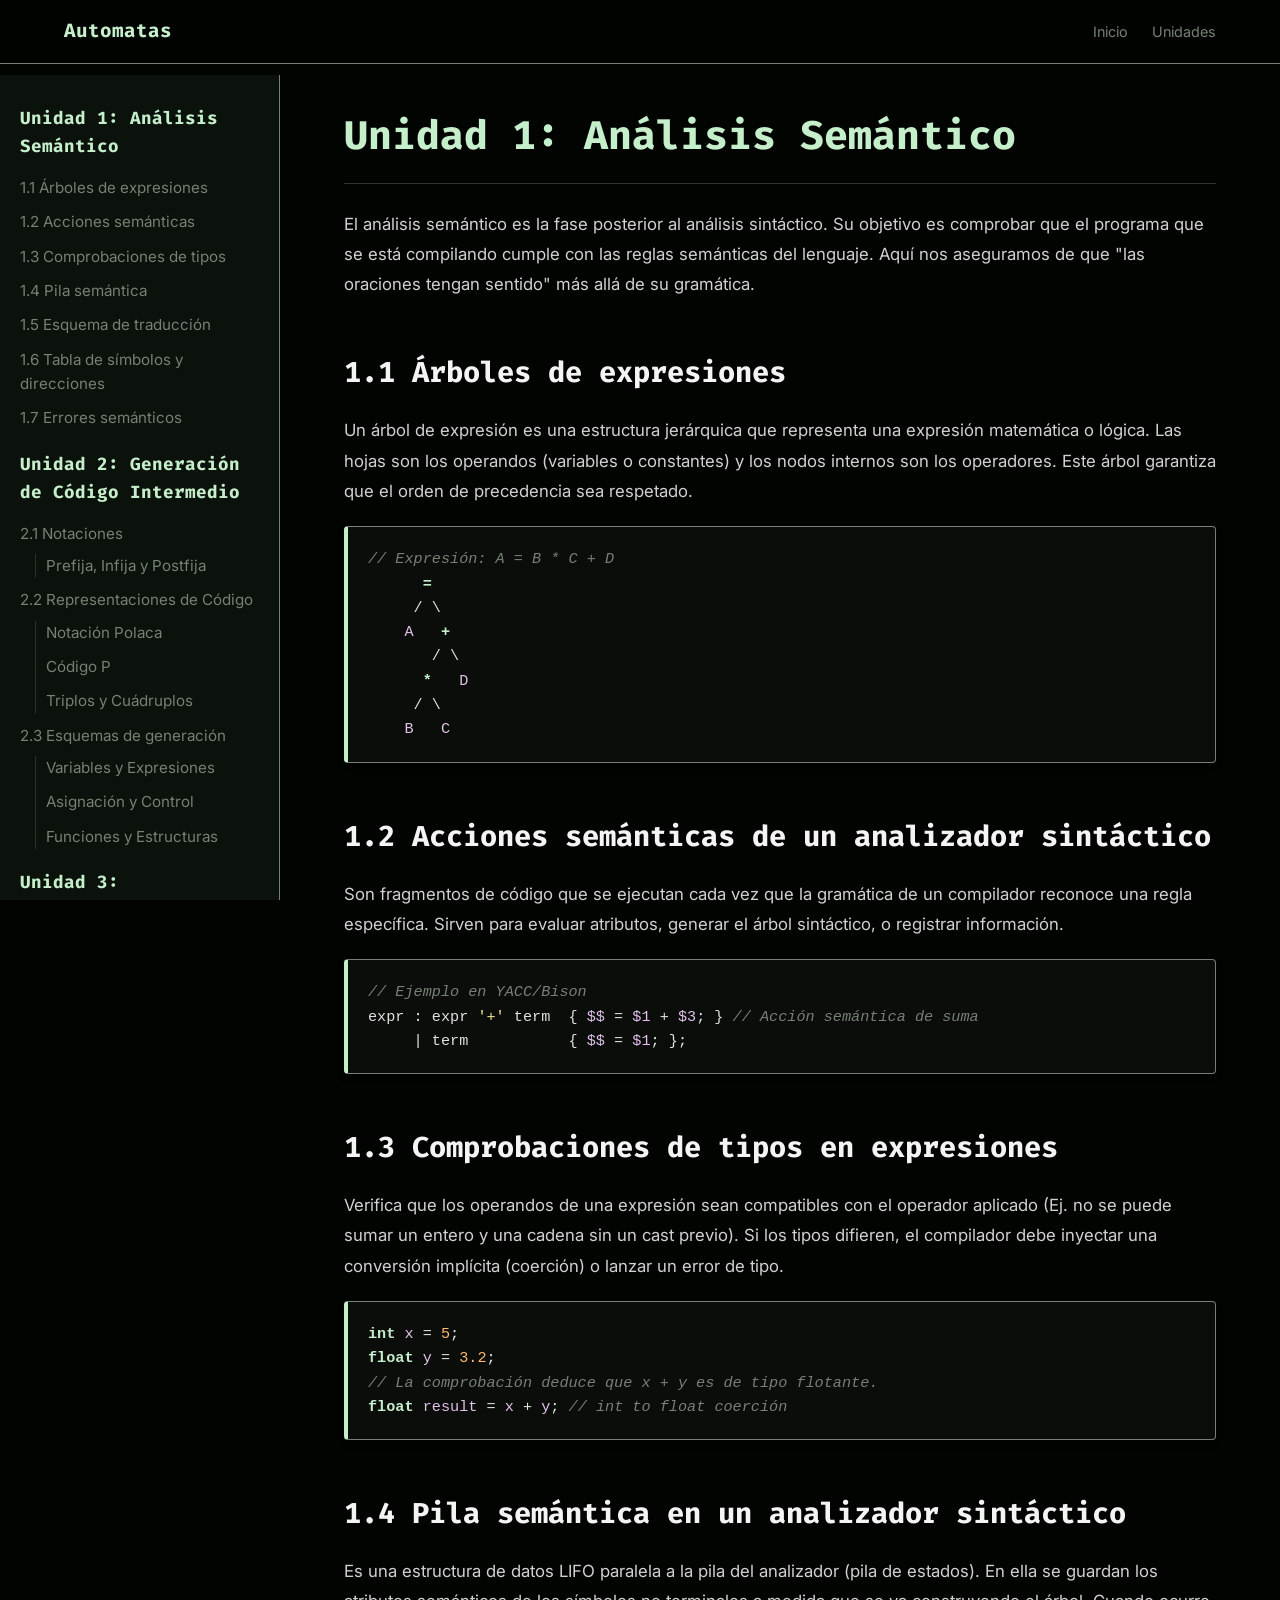
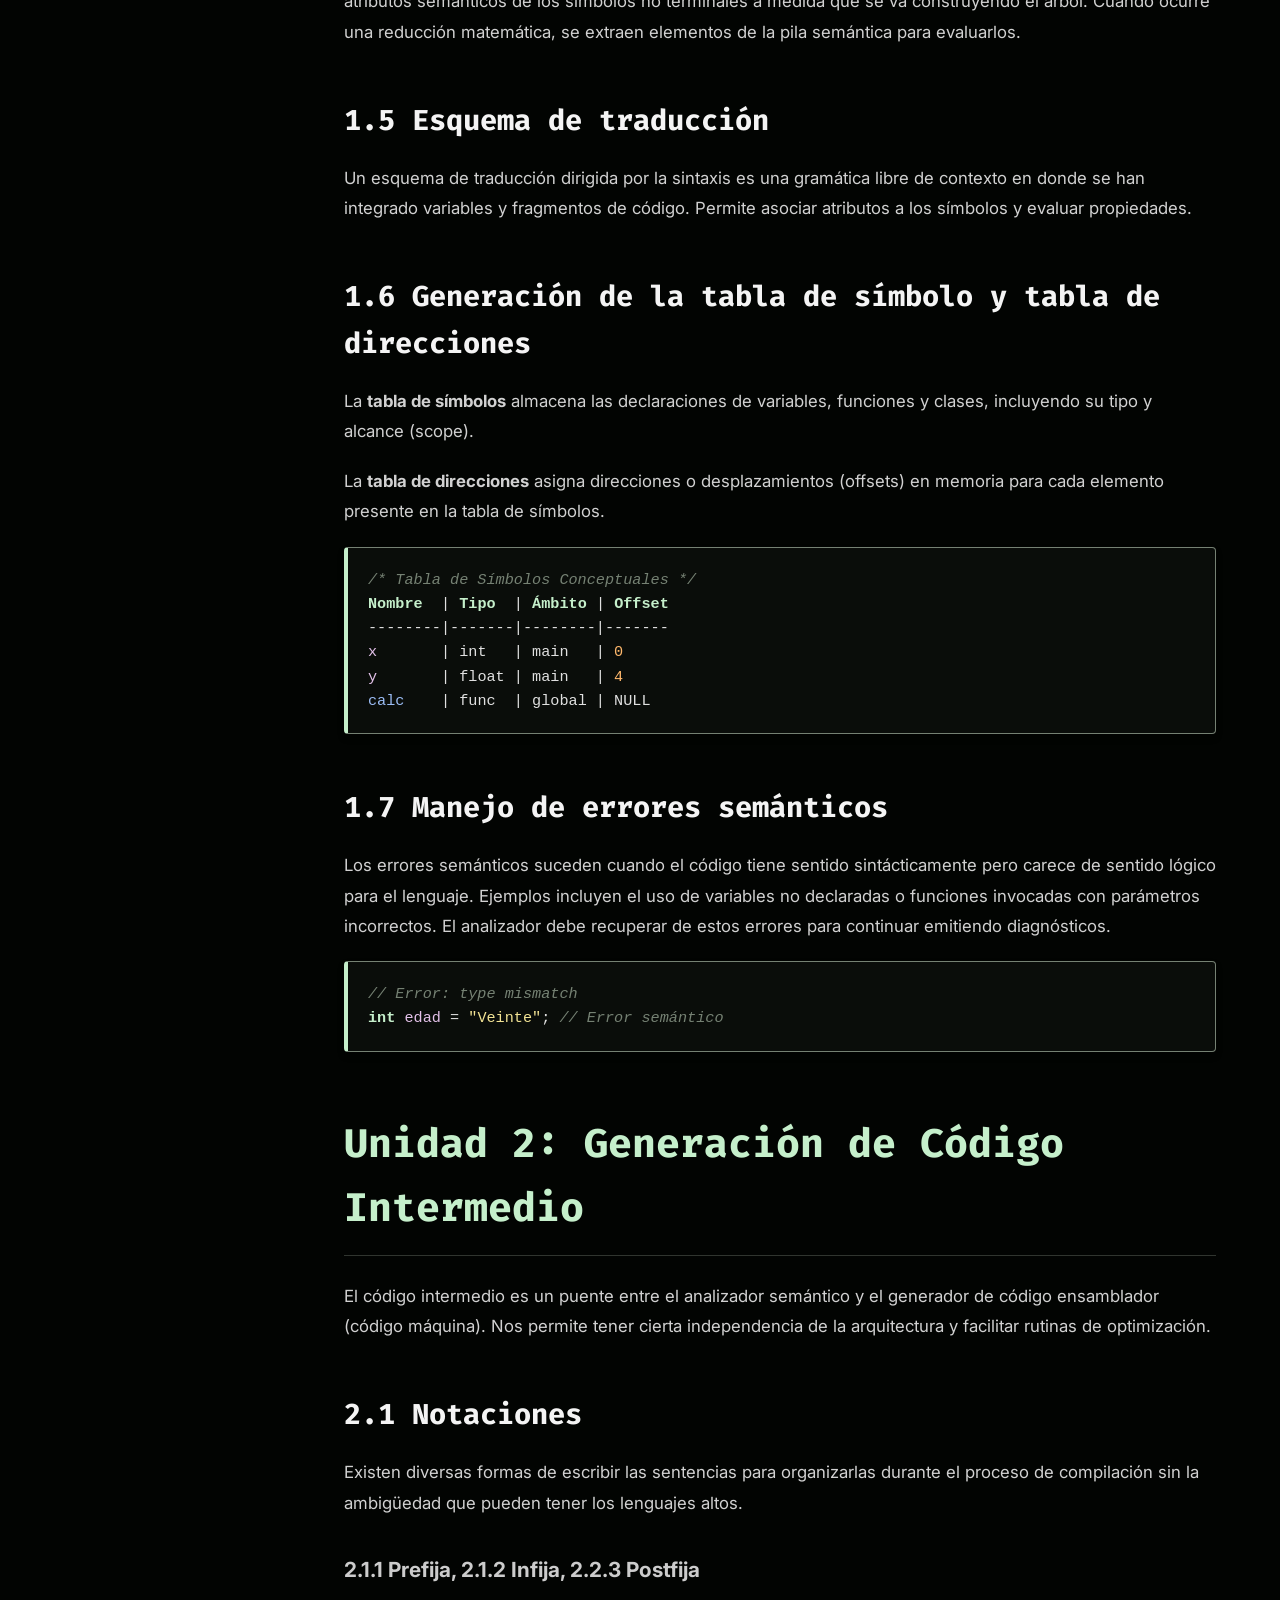
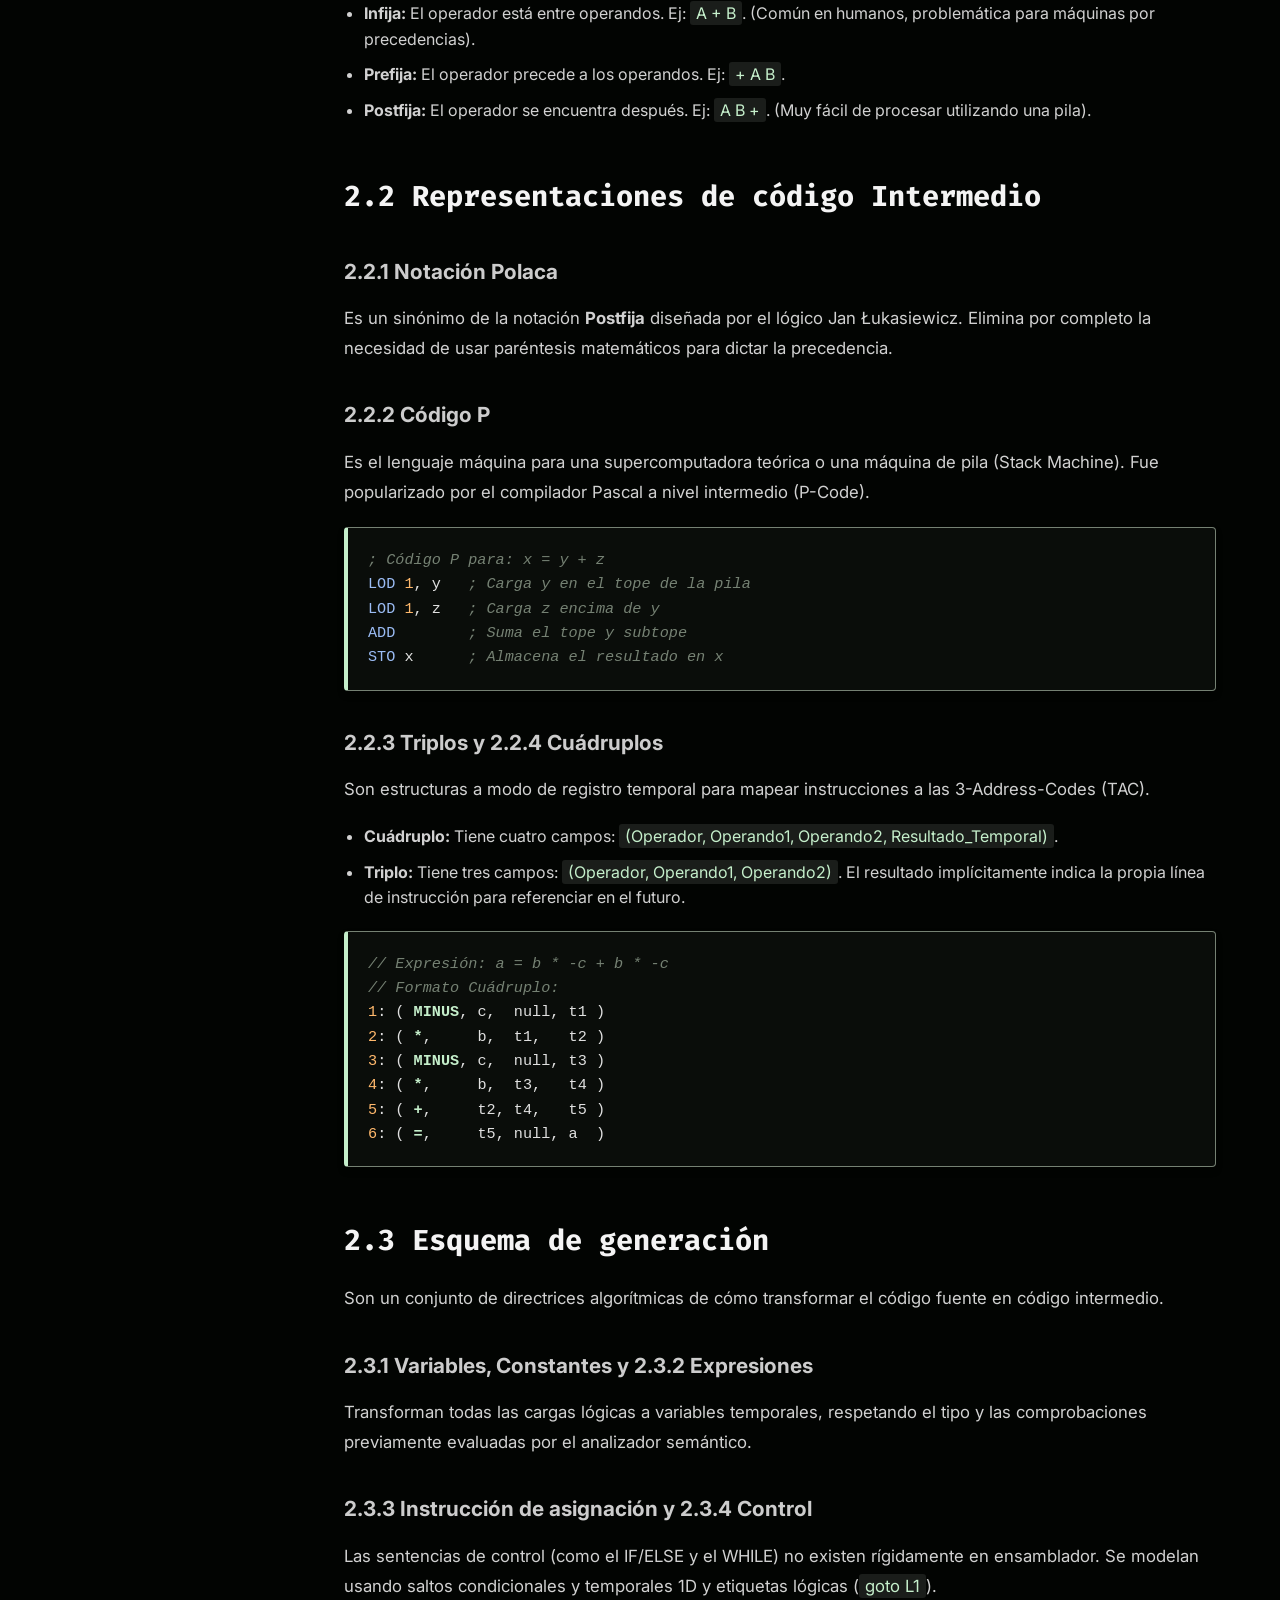
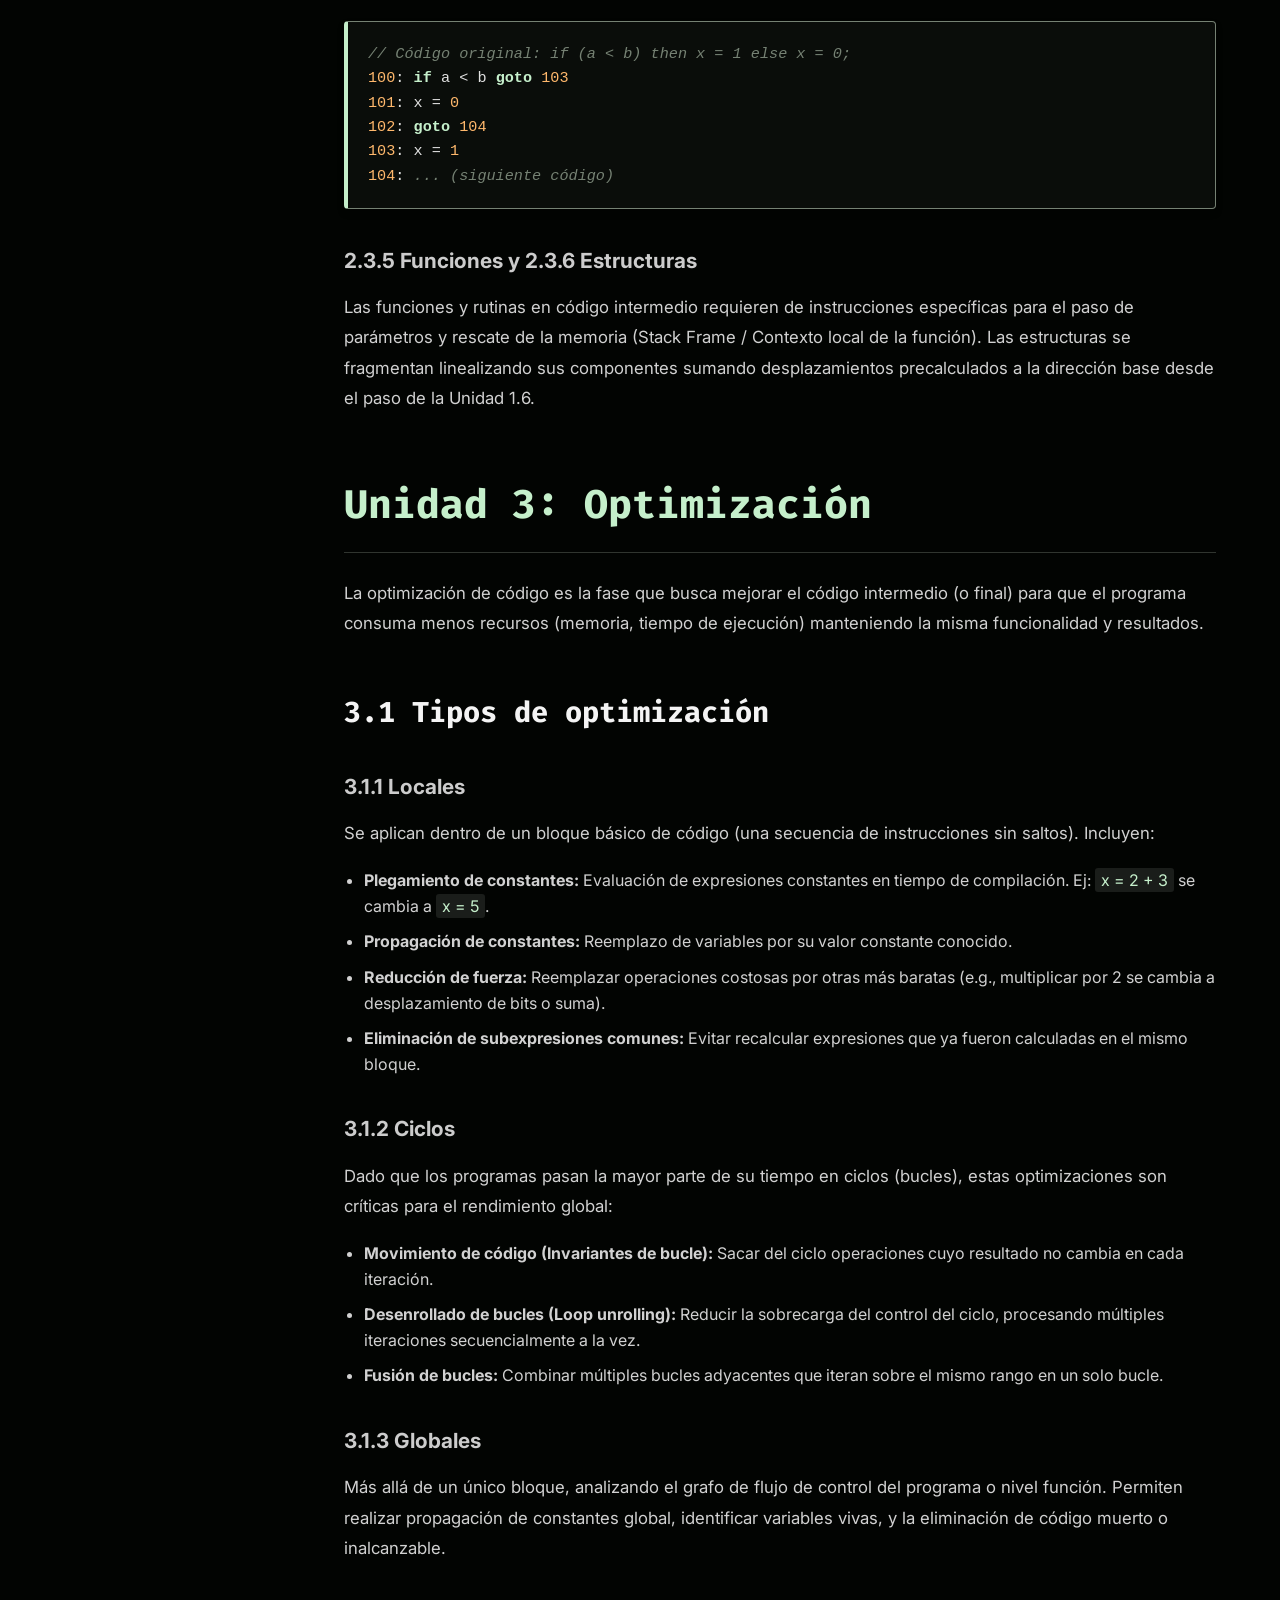
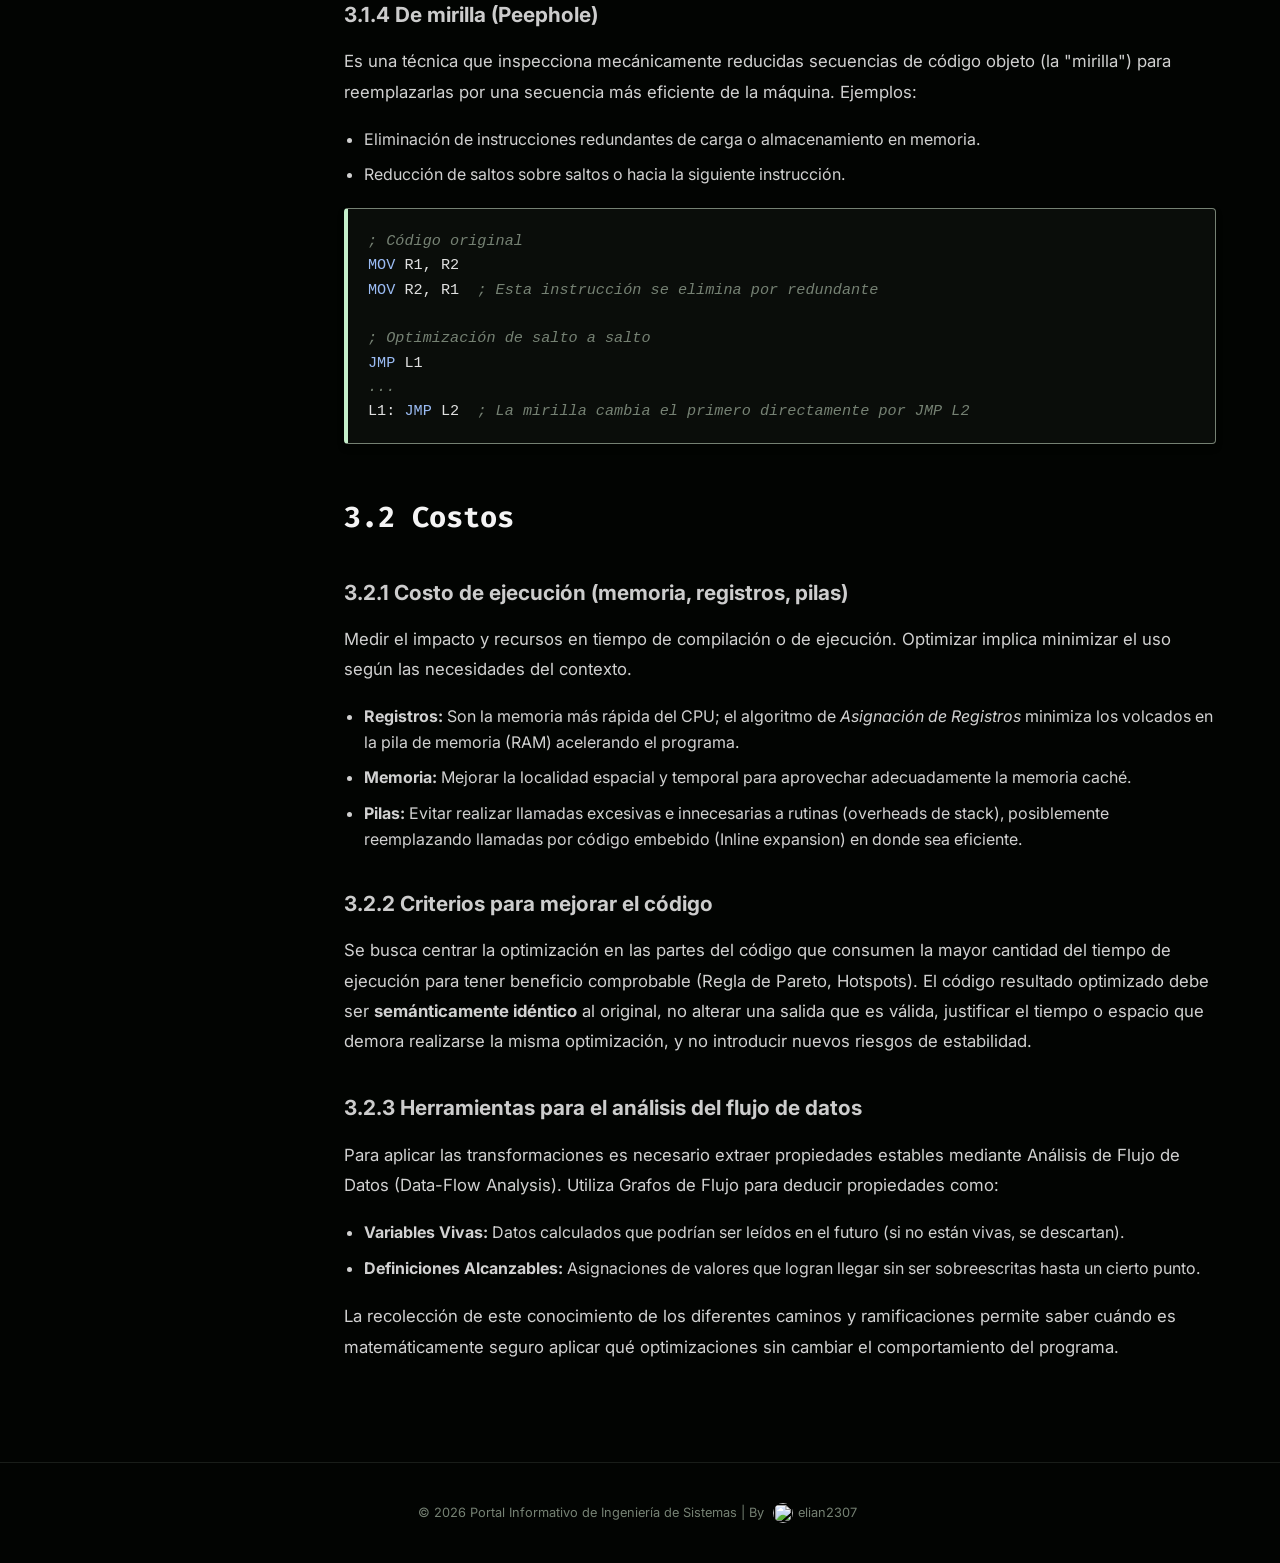
==== unidades.html @ 6c9c566c "primer comit" ====
<!DOCTYPE html>
<html lang="es">

<head>
    <meta charset="UTF-8">
    <meta name="viewport" content="width=device-width, initial-scale=1.0">
    <title>Unidades | Lenguajes y Autómatas</title>
    <link href="https://fonts.googleapis.com/css2?family=Fira+Code:wght@400;600&family=Inter:wght@300;700&display=swap"
        rel="stylesheet">
    <link rel="stylesheet" href="css/styles.css">
</head>

<body>

    <header>
        <div class="logo">Automatas</div>
        <nav>
            <a href="index.html">Inicio</a>
            <a href="unidades.html">Unidades</a>
        </nav>
    </header>

    <div class="docs-layout">
        <aside class="sidebar">
            <h3>Unidad 1: Análisis Semántico</h3>
            <ul>
                <li><a href="#u1-1">1.1 Árboles de expresiones</a></li>
                <li><a href="#u1-2">1.2 Acciones semánticas</a></li>
                <li><a href="#u1-3">1.3 Comprobaciones de tipos</a></li>
                <li><a href="#u1-4">1.4 Pila semántica</a></li>
                <li><a href="#u1-5">1.5 Esquema de traducción</a></li>
                <li><a href="#u1-6">1.6 Tabla de símbolos y direcciones</a></li>
                <li><a href="#u1-7">1.7 Errores semánticos</a></li>
            </ul>
            <h3>Unidad 2: Generación de Código Intermedio</h3>
            <ul>
                <li><a href="#u2-1">2.1 Notaciones</a>
                    <ul class="sub-menu">
                        <li><a href="#u2-1-1">Prefija, Infija y Postfija</a></li>
                    </ul>
                </li>
                <li><a href="#u2-2">2.2 Representaciones de Código</a>
                    <ul class="sub-menu">
                        <li><a href="#u2-2-1">Notación Polaca</a></li>
                        <li><a href="#u2-2-2">Código P</a></li>
                        <li><a href="#u2-2-3">Triplos y Cuádruplos</a></li>
                    </ul>
                </li>
                <li><a href="#u2-3">2.3 Esquemas de generación</a>
                    <ul class="sub-menu">
                        <li><a href="#u2-3-1">Variables y Expresiones</a></li>
                        <li><a href="#u2-3-2">Asignación y Control</a></li>
                        <li><a href="#u2-3-3">Funciones y Estructuras</a></li>
                    </ul>
                </li>
            </ul>
            <h3>Unidad 3: Optimización</h3>
            <ul>
                <li><a href="#u3-1">3.1 Tipos de optimización</a>
                    <ul class="sub-menu">
                        <li><a href="#u3-1-1">Locales</a></li>
                        <li><a href="#u3-1-2">Ciclos</a></li>
                        <li><a href="#u3-1-3">Globales</a></li>
                        <li><a href="#u3-1-4">De mirilla</a></li>
                    </ul>
                </li>
                <li><a href="#u3-2">3.2 Costos</a>
                    <ul class="sub-menu">
                        <li><a href="#u3-2-1">Costo de ejecución</a></li>
                        <li><a href="#u3-2-2">Criterios para mejorar el código</a></li>
                        <li><a href="#u3-2-3">Herramientas para el análisis</a></li>
                    </ul>
                </li>
            </ul>
        </aside>

        <main class="docs-content">
            <!-- Unidad 1 -->
            <section class="content-section" id="unidad-1">
                <h1>Unidad 1: Análisis Semántico</h1>
                <p>El análisis semántico es la fase posterior al análisis sintáctico. Su objetivo es comprobar que el
                    programa que se está compilando cumple con las reglas semánticas del lenguaje. Aquí nos aseguramos
                    de que "las oraciones tengan sentido" más allá de su gramática.</p>

                <h2 id="u1-1">1.1 Árboles de expresiones</h2>
                <p>Un árbol de expresión es una estructura jerárquica que representa una expresión matemática o lógica.
                    Las hojas son los operandos (variables o constantes) y los nodos internos son los operadores. Este
                    árbol garantiza que el orden de precedencia sea respetado.</p>
                <div class="code-block">
                    <pre><span class="comment">// Expresión: A = B * C + D</span>
      <span class="keyword">=</span>
     / \
    <span class="variable">A</span>   <span class="keyword">+</span>
       / \
      <span class="keyword">*</span>   <span class="variable">D</span>
     / \
    <span class="variable">B</span>   <span class="variable">C</span></pre>
                </div>

                <h2 id="u1-2">1.2 Acciones semánticas de un analizador sintáctico</h2>
                <p>Son fragmentos de código que se ejecutan cada vez que la gramática de un compilador reconoce una
                    regla específica. Sirven para evaluar atributos, generar el árbol sintáctico, o registrar
                    información.</p>
                <div class="code-block">
                    <pre><span class="comment">// Ejemplo en YACC/Bison</span>
expr : expr <span class="string">'+'</span> term  { <span class="variable">$$</span> = <span class="variable">$1</span> + <span class="variable">$3</span>; } <span class="comment">// Acción semántica de suma</span>
     | term           { <span class="variable">$$</span> = <span class="variable">$1</span>; };</pre>
                </div>

                <h2 id="u1-3">1.3 Comprobaciones de tipos en expresiones</h2>
                <p>Verifica que los operandos de una expresión sean compatibles con el operador aplicado (Ej. no se
                    puede sumar un entero y una cadena sin un cast previo). Si los tipos difieren, el compilador debe
                    inyectar una conversión implícita (coerción) o lanzar un error de tipo.</p>
                <div class="code-block">
                    <pre><span class="keyword">int</span> <span class="variable">x</span> = <span class="number">5</span>;
<span class="keyword">float</span> <span class="variable">y</span> = <span class="number">3.2</span>;
<span class="comment">// La comprobación deduce que x + y es de tipo flotante.</span>
<span class="keyword">float</span> <span class="variable">result</span> = <span class="variable">x</span> + <span class="variable">y</span>; <span class="comment">// int to float coerción</span></pre>
                </div>

                <h2 id="u1-4">1.4 Pila semántica en un analizador sintáctico</h2>
                <p>Es una estructura de datos LIFO paralela a la pila del analizador (pila de estados). En ella se
                    guardan los atributos semánticos de los símbolos no terminales a medida que se va construyendo el
                    árbol. Cuando ocurre una reducción matemática, se extraen elementos de la pila semántica para
                    evaluarlos.</p>

                <h2 id="u1-5">1.5 Esquema de traducción</h2>
                <p>Un esquema de traducción dirigida por la sintaxis es una gramática libre de contexto en donde se han
                    integrado variables y fragmentos de código. Permite asociar atributos a los símbolos y evaluar
                    propiedades.</p>

                <h2 id="u1-6">1.6 Generación de la tabla de símbolo y tabla de direcciones</h2>
                <p>La <strong>tabla de símbolos</strong> almacena las declaraciones de variables, funciones y clases,
                    incluyendo su tipo y alcance (scope).</p>
                <p>La <strong>tabla de direcciones</strong> asigna direcciones o desplazamientos (offsets) en memoria
                    para cada elemento presente en la tabla de símbolos.</p>
                <div class="code-block">
                    <pre><span class="comment">/* Tabla de Símbolos Conceptuales */</span>
<span class="keyword">Nombre</span>  | <span class="keyword">Tipo</span>  | <span class="keyword">Ámbito</span> | <span class="keyword">Offset</span>
--------|-------|--------|-------
<span class="variable">x</span>       | int   | main   | <span class="number">0</span>
<span class="variable">y</span>       | float | main   | <span class="number">4</span>
<span class="function">calc</span>    | func  | global | NULL</pre>
                </div>

                <h2 id="u1-7">1.7 Manejo de errores semánticos</h2>
                <p>Los errores semánticos suceden cuando el código tiene sentido sintácticamente pero carece de sentido
                    lógico para el lenguaje. Ejemplos incluyen el uso de variables no declaradas o funciones invocadas
                    con parámetros incorrectos. El analizador debe recuperar de estos errores para continuar emitiendo
                    diagnósticos.</p>
                <div class="code-block">
                    <pre><span class="comment">// Error: type mismatch</span>
<span class="keyword">int</span> <span class="variable">edad</span> = <span class="string">"Veinte"</span>; <span class="comment">// Error semántico</span></pre>
                </div>
            </section>

            <!-- Unidad 2 -->
            <section class="content-section" id="unidad-2">
                <h1>Unidad 2: Generación de Código Intermedio</h1>
                <p>El código intermedio es un puente entre el analizador semántico y el generador de código ensamblador
                    (código máquina). Nos permite tener cierta independencia de la arquitectura y facilitar rutinas de
                    optimización.</p>

                <h2 id="u2-1">2.1 Notaciones</h2>
                <p>Existen diversas formas de escribir las sentencias para organizarlas durante el proceso de
                    compilación sin la ambigüedad que pueden tener los lenguajes altos.</p>

                <h3 id="u2-1-1">2.1.1 Prefija, 2.1.2 Infija, 2.2.3 Postfija</h3>
                <ul>
                    <li><strong>Infija:</strong> El operador está entre operandos. Ej: <span class="code">A + B</span>.
                        (Común en humanos, problemática para máquinas por precedencias).</li>
                    <li><strong>Prefija:</strong> El operador precede a los operandos. Ej: <span class="code">+ A
                            B</span>.</li>
                    <li><strong>Postfija:</strong> El operador se encuentra después. Ej: <span class="code">A B
                            +</span>. (Muy fácil de procesar utilizando una pila).</li>
                </ul>

                <h2 id="u2-2">2.2 Representaciones de código Intermedio</h2>

                <h3 id="u2-2-1">2.2.1 Notación Polaca</h3>
                <p>Es un sinónimo de la notación <strong>Postfija</strong> diseñada por el lógico Jan Łukasiewicz.
                    Elimina por completo la necesidad de usar paréntesis matemáticos para dictar la precedencia.</p>

                <h3 id="u2-2-2">2.2.2 Código P</h3>
                <p>Es el lenguaje máquina para una supercomputadora teórica o una máquina de pila (Stack Machine). Fue
                    popularizado por el compilador Pascal a nivel intermedio (P-Code).</p>
                <div class="code-block">
                    <pre><span class="comment">; Código P para: x = y + z</span>
<span class="function">LOD</span> <span class="number">1</span>, y   <span class="comment">; Carga y en el tope de la pila</span>
<span class="function">LOD</span> <span class="number">1</span>, z   <span class="comment">; Carga z encima de y</span>
<span class="function">ADD</span>        <span class="comment">; Suma el tope y subtope</span>
<span class="function">STO</span> x      <span class="comment">; Almacena el resultado en x</span></pre>
                </div>

                <h3 id="u2-2-3">2.2.3 Triplos y 2.2.4 Cuádruplos</h3>
                <p>Son estructuras a modo de registro temporal para mapear instrucciones a las 3-Address-Codes (TAC).
                </p>
                <ul>
                    <li><strong>Cuádruplo:</strong> Tiene cuatro campos: <span class="code">(Operador, Operando1,
                            Operando2, Resultado_Temporal)</span>.</li>
                    <li><strong>Triplo:</strong> Tiene tres campos: <span class="code">(Operador, Operando1,
                            Operando2)</span>. El resultado implícitamente indica la propia línea de instrucción para
                        referenciar en el futuro.</li>
                </ul>
                <div class="code-block">
                    <pre><span class="comment">// Expresión: a = b * -c + b * -c</span>
<span class="comment">// Formato Cuádruplo:</span>
<span class="number">1</span>: ( <span class="keyword">MINUS</span>, c,  null, t1 )
<span class="number">2</span>: ( <span class="keyword">*</span>,     b,  t1,   t2 )
<span class="number">3</span>: ( <span class="keyword">MINUS</span>, c,  null, t3 )
<span class="number">4</span>: ( <span class="keyword">*</span>,     b,  t3,   t4 )
<span class="number">5</span>: ( <span class="keyword">+</span>,     t2, t4,   t5 )
<span class="number">6</span>: ( <span class="keyword">=</span>,     t5, null, a  )</pre>
                </div>

                <h2 id="u2-3">2.3 Esquema de generación</h2>
                <p>Son un conjunto de directrices algorítmicas de cómo transformar el código fuente en código
                    intermedio.</p>

                <h3 id="u2-3-1">2.3.1 Variables, Constantes y 2.3.2 Expresiones</h3>
                <p>Transforman todas las cargas lógicas a variables temporales, respetando el tipo y las comprobaciones
                    previamente evaluadas por el analizador semántico.</p>

                <h3 id="u2-3-2">2.3.3 Instrucción de asignación y 2.3.4 Control</h3>
                <p>Las sentencias de control (como el IF/ELSE y el WHILE) no existen rígidamente en ensamblador. Se
                    modelan usando saltos condicionales y temporales 1D y etiquetas lógicas (<span class="code">goto
                        L1</span>).</p>
                <div class="code-block">
                    <pre><span class="comment">// Código original: if (a < b) then x = 1 else x = 0;</span>
<span class="number">100</span>: <span class="keyword">if</span> a &lt; b <span class="keyword">goto</span> <span class="number">103</span>
<span class="number">101</span>: x = <span class="number">0</span>
<span class="number">102</span>: <span class="keyword">goto</span> <span class="number">104</span>
<span class="number">103</span>: x = <span class="number">1</span>
<span class="number">104</span>: <span class="comment">... (siguiente código)</span></pre>
                </div>

                <h3 id="u2-3-3">2.3.5 Funciones y 2.3.6 Estructuras</h3>
                <p>Las funciones y rutinas en código intermedio requieren de instrucciones específicas para el paso de
                    parámetros y rescate de la memoria (Stack Frame / Contexto local de la función). Las estructuras se
                    fragmentan linealizando sus componentes sumando desplazamientos precalculados a la dirección base
                    desde el paso de la Unidad 1.6.</p>
            </section>

            <!-- Unidad 3 -->
            <section class="content-section" id="unidad-3">
                <h1>Unidad 3: Optimización</h1>
                <p>La optimización de código es la fase que busca mejorar el código intermedio (o final) para que el
                    programa consuma menos recursos (memoria, tiempo de ejecución) manteniendo la misma funcionalidad y
                    resultados.</p>

                <h2 id="u3-1">3.1 Tipos de optimización</h2>

                <h3 id="u3-1-1">3.1.1 Locales</h3>
                <p>Se aplican dentro de un bloque básico de código (una secuencia de instrucciones sin saltos).
                    Incluyen:</p>
                <ul>
                    <li><strong>Plegamiento de constantes:</strong> Evaluación de expresiones constantes en tiempo de
                        compilación. Ej: <span class="code">x = 2 + 3</span> se cambia a <span class="code">x =
                            5</span>.</li>
                    <li><strong>Propagación de constantes:</strong> Reemplazo de variables por su valor constante
                        conocido.</li>
                    <li><strong>Reducción de fuerza:</strong> Reemplazar operaciones costosas por otras más baratas
                        (e.g., multiplicar por 2 se cambia a desplazamiento de bits o suma).</li>
                    <li><strong>Eliminación de subexpresiones comunes:</strong> Evitar recalcular expresiones que ya
                        fueron calculadas en el mismo bloque.</li>
                </ul>

                <h3 id="u3-1-2">3.1.2 Ciclos</h3>
                <p>Dado que los programas pasan la mayor parte de su tiempo en ciclos (bucles), estas optimizaciones
                    son críticas para el rendimiento global:</p>
                <ul>
                    <li><strong>Movimiento de código (Invariantes de bucle):</strong> Sacar del ciclo operaciones cuyo
                        resultado no cambia en cada iteración.</li>
                    <li><strong>Desenrollado de bucles (Loop unrolling):</strong> Reducir la sobrecarga del control del
                        ciclo, procesando múltiples iteraciones secuencialmente a la vez.</li>
                    <li><strong>Fusión de bucles:</strong> Combinar múltiples bucles adyacentes que iteran sobre el
                        mismo rango en un solo bucle.</li>
                </ul>

                <h3 id="u3-1-3">3.1.3 Globales</h3>
                <p>Más allá de un único bloque, analizando el grafo de flujo de control del programa o nivel función.
                    Permiten realizar propagación de constantes global, identificar variables vivas, y la eliminación de
                    código muerto o inalcanzable.</p>

                <h3 id="u3-1-4">3.1.4 De mirilla (Peephole)</h3>
                <p>Es una técnica que inspecciona mecánicamente reducidas secuencias de código objeto (la "mirilla")
                    para reemplazarlas por una secuencia más eficiente de la máquina. Ejemplos:</p>
                <ul>
                    <li>Eliminación de instrucciones redundantes de carga o almacenamiento en memoria.</li>
                    <li>Reducción de saltos sobre saltos o hacia la siguiente instrucción.</li>
                </ul>
                <div class="code-block">
                    <pre><span class="comment">; Código original</span>
<span class="function">MOV</span> R1, R2
<span class="function">MOV</span> R2, R1  <span class="comment">; Esta instrucción se elimina por redundante</span>

<span class="comment">; Optimización de salto a salto</span>
<span class="function">JMP</span> L1
<span class="comment">...</span>
L1: <span class="function">JMP</span> L2  <span class="comment">; La mirilla cambia el primero directamente por JMP L2</span></pre>
                </div>

                <h2 id="u3-2">3.2 Costos</h2>

                <h3 id="u3-2-1">3.2.1 Costo de ejecución (memoria, registros, pilas)</h3>
                <p>Medir el impacto y recursos en tiempo de compilación o de ejecución. Optimizar implica minimizar el
                    uso según las necesidades del contexto.</p>
                <ul>
                    <li><strong>Registros:</strong> Son la memoria más rápida del CPU; el algoritmo de <em>Asignación de
                            Registros</em> minimiza los volcados en la pila de memoria (RAM) acelerando el programa.</li>
                    <li><strong>Memoria:</strong> Mejorar la localidad espacial y temporal para aprovechar
                        adecuadamente la memoria caché.</li>
                    <li><strong>Pilas:</strong> Evitar realizar llamadas excesivas e innecesarias a rutinas (overheads
                        de stack), posiblemente reemplazando llamadas por código embebido (Inline expansion) en donde
                        sea eficiente.</li>
                </ul>

                <h3 id="u3-2-2">3.2.2 Criterios para mejorar el código</h3>
                <p>Se busca centrar la optimización en las partes del código que consumen la mayor cantidad del tiempo
                    de ejecución para tener beneficio comprobable (Regla de Pareto, Hotspots). El código resultado
                    optimizado debe ser <strong>semánticamente idéntico</strong> al original, no alterar una salida que
                    es válida, justificar el tiempo o espacio que demora realizarse la misma optimización, y no
                    introducir nuevos riesgos de estabilidad.</p>

                <h3 id="u3-2-3">3.2.3 Herramientas para el análisis del flujo de datos</h3>
                <p>Para aplicar las transformaciones es necesario extraer propiedades estables mediante Análisis de
                    Flujo de Datos (Data-Flow Analysis). Utiliza Grafos de Flujo para deducir propiedades como:</p>
                <ul>
                    <li><strong>Variables Vivas:</strong> Datos calculados que podrían ser leídos en el futuro (si no
                        están vivas, se descartan).</li>
                    <li><strong>Definiciones Alcanzables:</strong> Asignaciones de valores que logran llegar sin ser
                        sobreescritas hasta un cierto punto.</li>
                </ul>
                <p>La recolección de este conocimiento de los diferentes caminos y ramificaciones permite saber cuándo
                    es matemáticamente seguro aplicar qué optimizaciones sin cambiar el comportamiento del programa.</p>

            </section>
        </main>
    </div>

    <footer>
        <p>&copy; 2026 Portal Informativo de Ingeniería de Sistemas | By <a href="https://github.com/elian2307"
                target="_blank"><img src="https://github.com/elian2307.png" alt="">elian2307</a></p>
    </footer>

</body>

</html>
---- css/styles.css ----
:root {
  --tea-green: #c5efcb;
  --black-deep: #020402;
  --dusty-olive: #758173;
  --text-light: #f4f4f4;
}

* {
  margin: 0;
  padding: 0;
  box-sizing: border-box;
}

body {
  background-color: var(--black-deep);
  color: var(--text-light);
  font-family: "Inter", sans-serif;
  line-height: 1.6;
}

header {
  background-color: rgba(2, 4, 2, 0.95);
  border-bottom: 1px solid var(--dusty-olive);
  padding: 1rem 5%;
  position: sticky;
  top: 0;
  display: flex;
  justify-content: space-between;
  align-items: center;
  z-index: 1000;
}

.logo {
  font-family: "Fira Code", monospace;
  color: var(--tea-green);
  font-weight: bold;
  font-size: 1.2rem;
}

nav a {
  color: var(--dusty-olive);
  text-decoration: none;
  margin-left: 20px;
  font-size: 0.9rem;
  transition: color 0.3s;
}

nav a:hover {
  color: var(--tea-green);
}

.hero {
  padding: 100px 5%;
  background: linear-gradient(180deg, var(--black-deep) 0%, #111811 100%);
  text-align: center;
  border-bottom: 1px solid rgba(117, 129, 115, 0.2);
}

.hero h1 {
  font-size: 3.5rem;
  color: var(--tea-green);
  margin-bottom: 20px;
  font-family: "Fira Code", monospace;
}

.hero p {
  color: var(--dusty-olive);
  max-width: 700px;
  margin: 0 auto 30px;
  font-size: 1.1rem;
}

.grid-container {
  display: grid;
  grid-template-columns: repeat(auto-fit, minmax(300px, 1fr));
  gap: 25px;
  padding: 50px 5%;
}

.card {
  background: rgba(117, 129, 115, 0.05);
  border: 1px solid var(--dusty-olive);
  padding: 30px;
  border-radius: 4px;
  transition:
    transform 0.3s,
    border-color 0.3s;
}

.card:hover {
  transform: translateY(-5px);
  border-color: var(--tea-green);
  background: rgba(197, 239, 203, 0.02);
}

.card h2 {
  color: var(--tea-green);
  font-family: "Fira Code", monospace;
  margin-bottom: 15px;
  font-size: 1.4rem;
}

.card p {
  color: #ccc;
  font-size: 0.95rem;
}

footer {
  text-align: center;
  padding: 40px;
  border-top: 1px solid rgba(117, 129, 115, 0.2);
  color: var(--dusty-olive);
  font-size: 0.8rem;
}

.btn-main {
  display: inline-block;
  background-color: var(--tea-green);
  color: var(--black-deep);
  padding: 12px 25px;
  border-radius: 4px;
  text-decoration: none;
  font-weight: bold;
  font-family: "Fira Code", monospace;
  transition: opacity 0.3s;
}

.btn-main:hover {
  opacity: 0.9;
}

span.code {
  color: var(--tea-green);
  background: #1a1d1a;
  padding: 2px 6px;
  border-radius: 3px;
}

footer p a {
  color: var(--dusty-olive);
  text-decoration: none;
  margin: 0 5px;
  transition: color 0.3s;
  &:hover {
    color: var(--tea-green);
    transition: color 0.3s;
    
  }
}

footer p a img {
    width: 20px;
    height: 20px;
    margin-right: 5px;
    vertical-align: middle;
    border-radius: 50%;
}

/* Layout Documentacion */
.docs-layout {
  display: flex;
  min-height: calc(100vh - 75px);
}

.sidebar {
  width: 280px;
  background-color: #0b110b;
  border-right: 1px solid var(--dusty-olive);
  padding: 30px 20px;
  position: sticky;
  top: 75px;
  height: calc(100vh - 75px);
  overflow-y: auto;
}

.sidebar h3 {
  color: var(--tea-green);
  font-family: "Fira Code", monospace;
  margin-bottom: 15px;
  font-size: 1.1rem;
  margin-top: 20px;
}

.sidebar h3:first-child {
  margin-top: 0;
}

.sidebar ul {
  list-style: none;
}

.sidebar li {
  margin-bottom: 10px;
}

.sidebar a {
  color: var(--dusty-olive);
  text-decoration: none;
  font-size: 0.95rem;
  transition: color 0.3s;
  display: block;
}

.sidebar a:hover {
  color: var(--text-light);
}

.sidebar .sub-menu {
  margin-left: 15px;
  margin-top: 8px;
  border-left: 1px solid rgba(117, 129, 115, 0.3);
  padding-left: 10px;
}

.docs-content {
  flex: 1;
  padding: 40px 5%;
  max-width: 1000px;
}

.content-section {
  margin-bottom: 60px;
}

.content-section h1 {
  color: var(--tea-green);
  font-family: "Fira Code", monospace;
  font-size: 2.5rem;
  margin-bottom: 25px;
  border-bottom: 1px solid rgba(117, 129, 115, 0.4);
  padding-bottom: 15px;
}

.content-section h2 {
  color: var(--text-light);
  font-size: 1.8rem;
  margin-top: 50px;
  margin-bottom: 20px;
  font-family: "Fira Code", monospace;
}

.content-section h3 {
  color: #ccc;
  font-size: 1.3rem;
  margin-top: 35px;
  margin-bottom: 15px;
}

.content-section h4 {
  color: var(--dusty-olive);
  font-size: 1.1rem;
  margin-top: 25px;
  margin-bottom: 10px;
}

.content-section p {
  margin-bottom: 20px;
  color: #d1d1d1;
  line-height: 1.8;
  font-size: 1.05rem;
}

.content-section ul {
  margin-left: 20px;
  margin-bottom: 20px;
  color: #d1d1d1;
}

.content-section li {
  margin-bottom: 10px;
  line-height: 1.6;
}

.code-block {
  background-color: #0a0d0a;
  border: 1px solid var(--dusty-olive);
  border-left: 4px solid var(--tea-green);
  border-radius: 4px;
  padding: 20px;
  overflow-x: auto;
  margin-bottom: 30px;
  font-family: "Fira Code", monospace;
  font-size: 0.95rem;
  color: #e0e0e0;
  box-shadow: 0 4px 6px rgba(0,0,0,0.3);
}

.code-block .keyword { color: #c5efcb; font-weight: bold; }
.code-block .string { color: #f2e394; }
.code-block .comment { color: #758173; font-style: italic; }
.code-block .function { color: #9bbcf4; }
.code-block .variable { color: #e2c0e8; }
.code-block .number { color: #ffb86c; }

/* Responsive docs */
@media (max-width: 900px) {
  .docs-layout {
    flex-direction: column;
  }
  .sidebar {
    width: 100%;
    height: auto;
    position: relative;
    top: 0;
    border-right: none;
    border-bottom: 1px solid var(--dusty-olive);
    padding: 20px 5%;
  }
}

/* Custom Scrollbar for whole page and elements */
::-webkit-scrollbar {
  width: 10px;
  height: 10px;
}

::-webkit-scrollbar-track {
  background: var(--black-deep);
  border-left: 1px solid rgba(117, 129, 115, 0.2);
}

::-webkit-scrollbar-thumb {
  background: var(--dusty-olive);
  border-radius: 5px;
  border: 2px solid var(--black-deep); /* Gives a padded look */
}

::-webkit-scrollbar-thumb:hover {
  background: var(--tea-green);
}
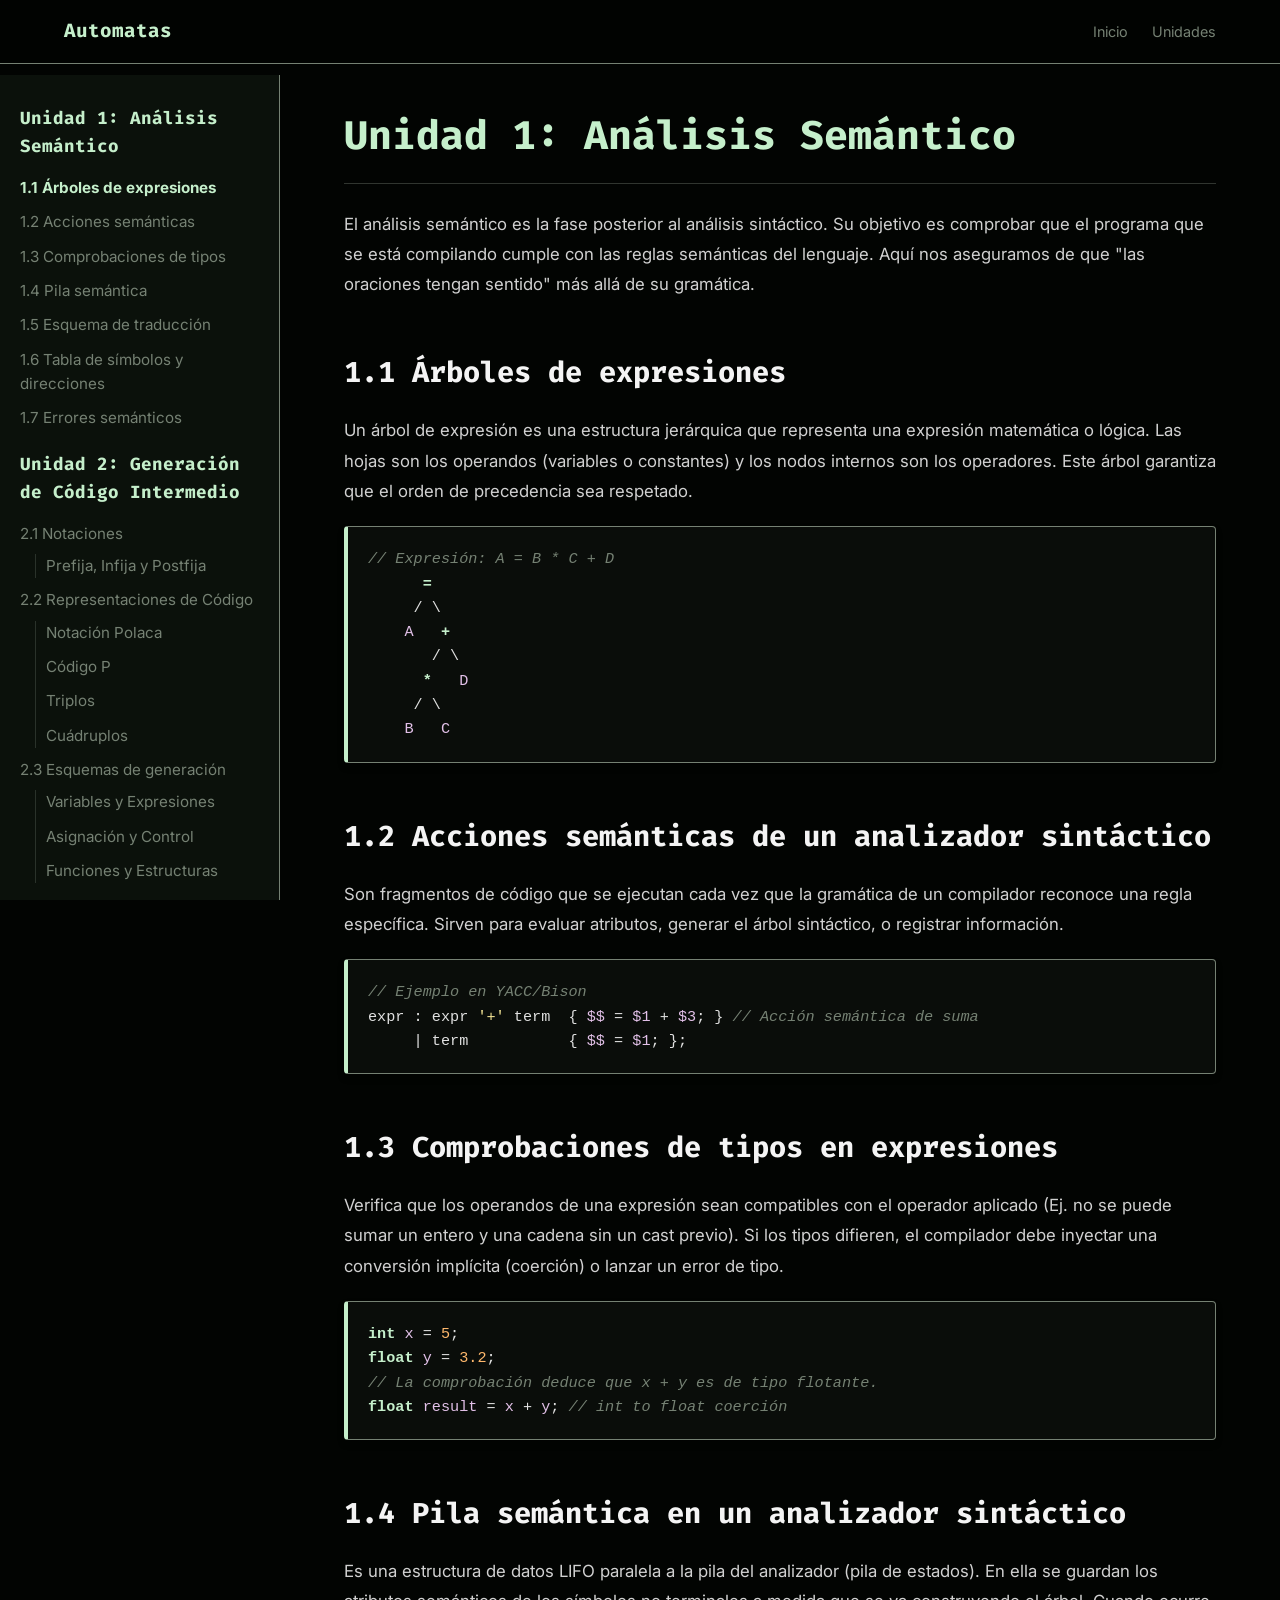
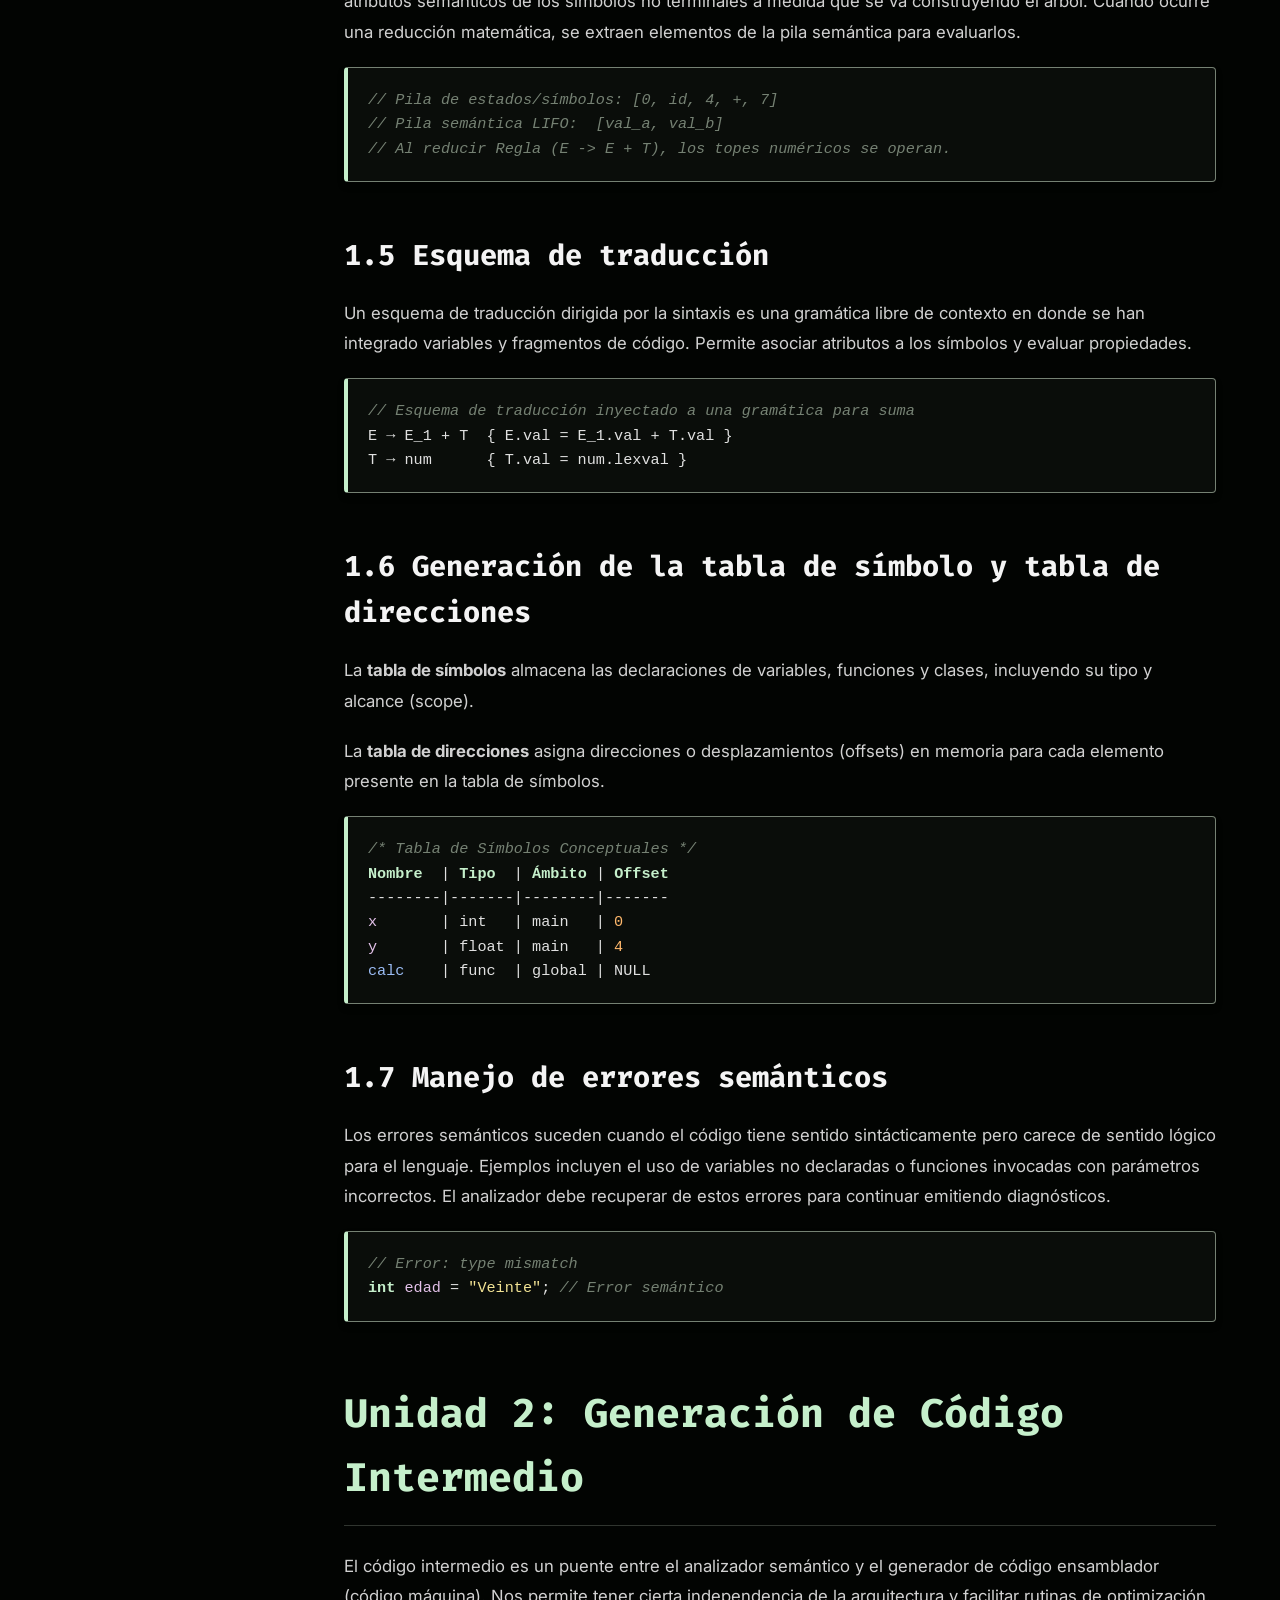
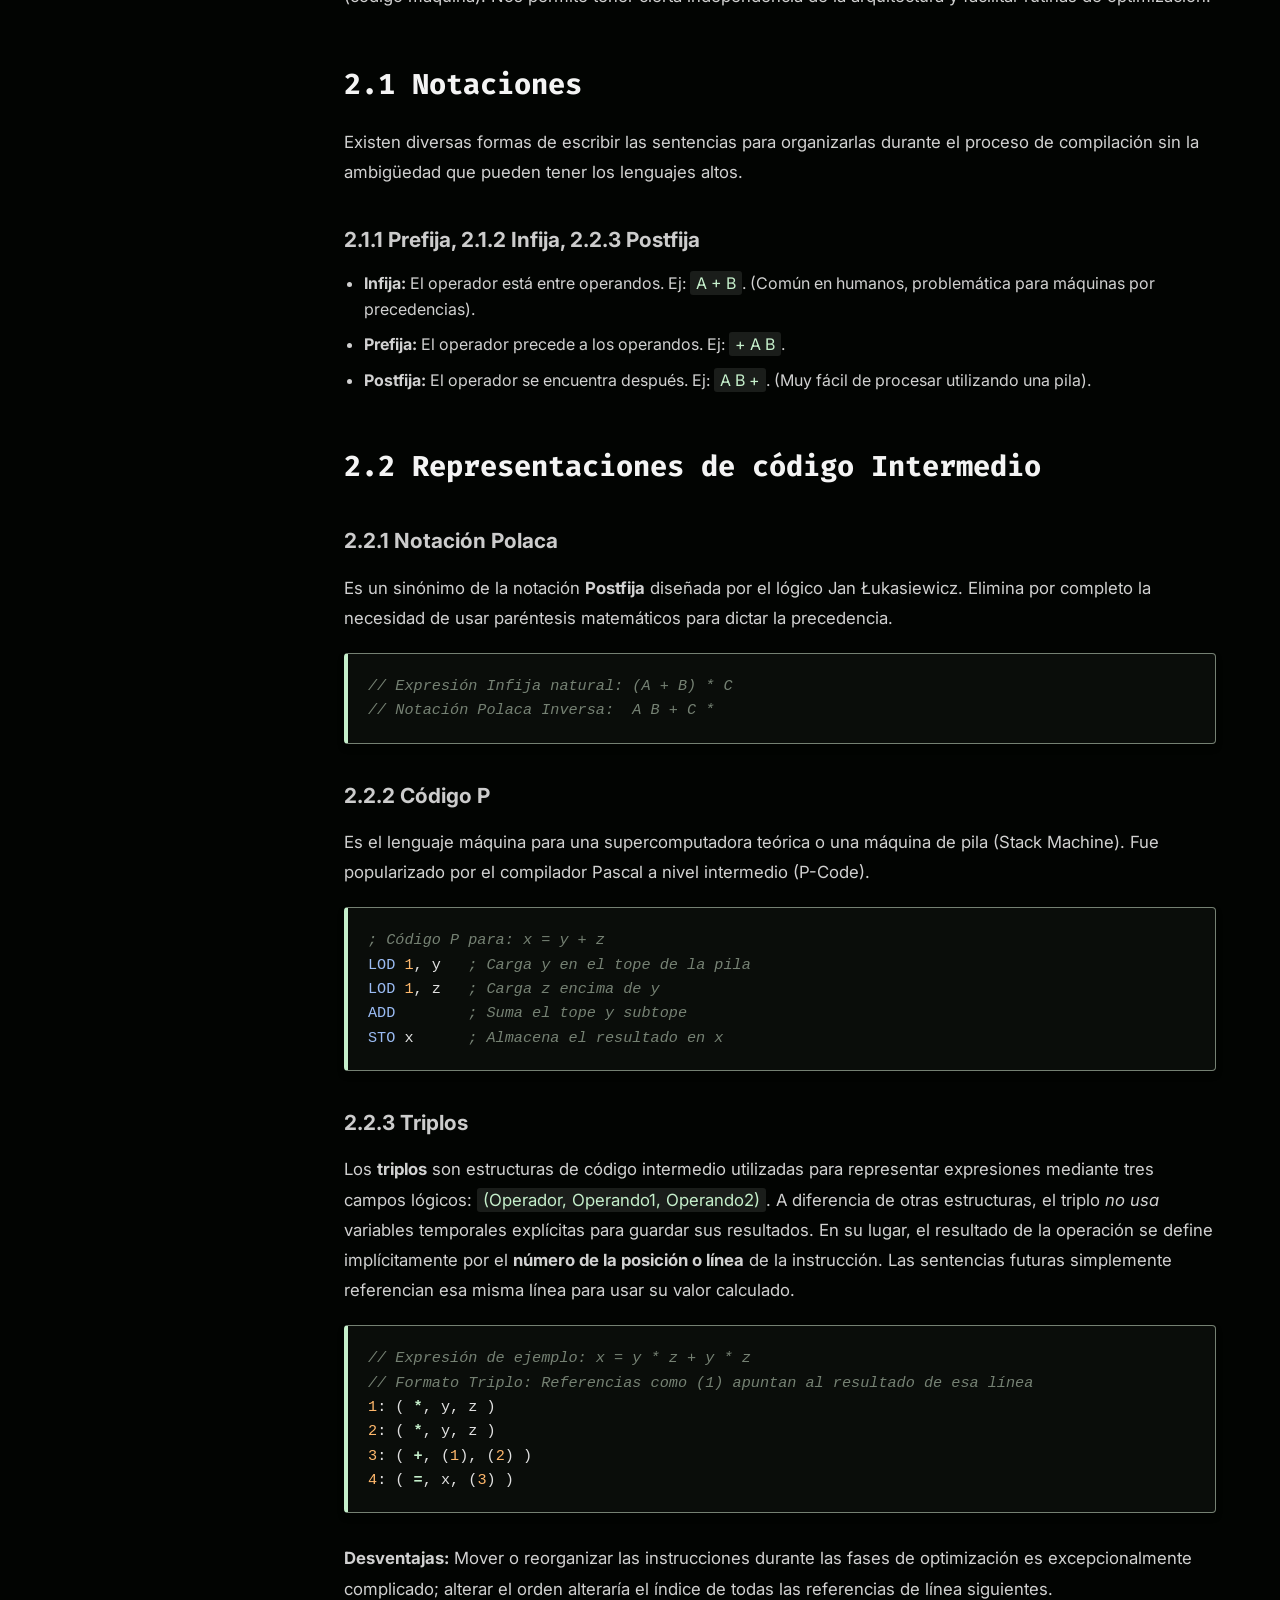
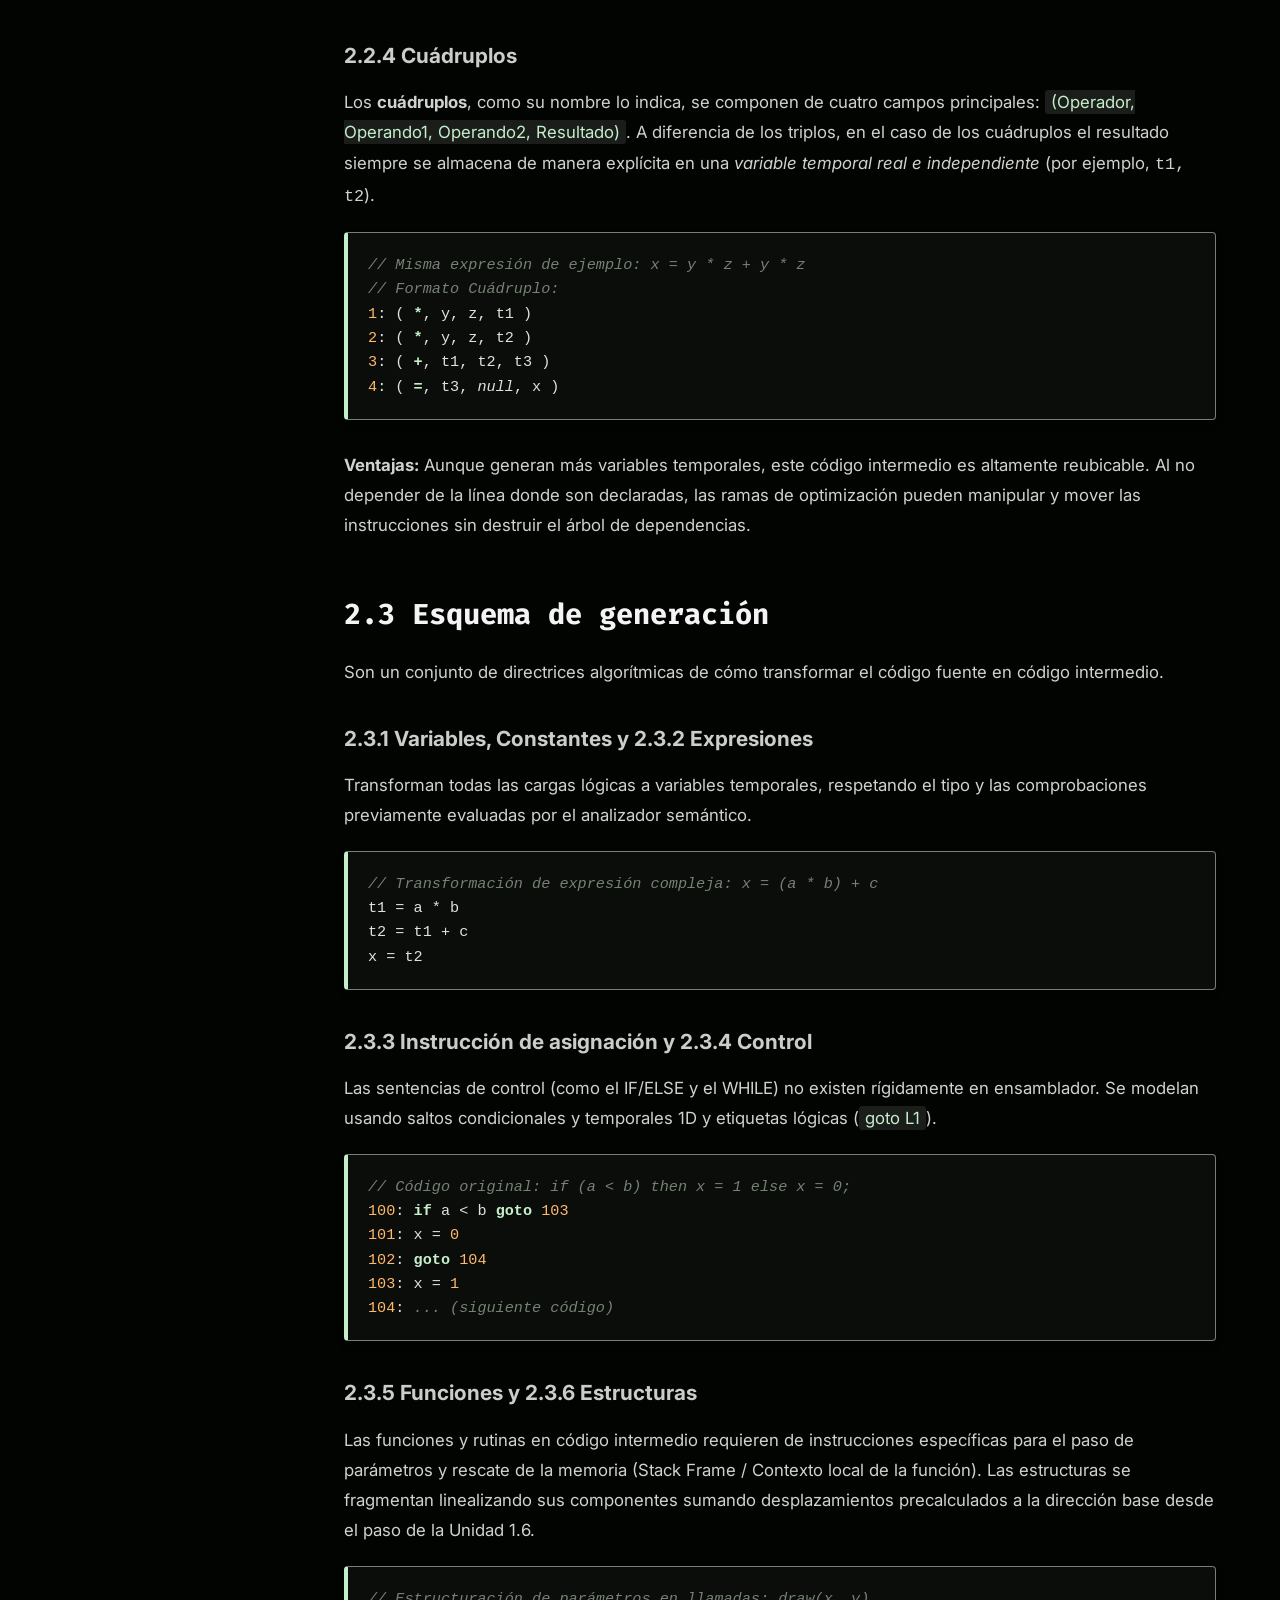
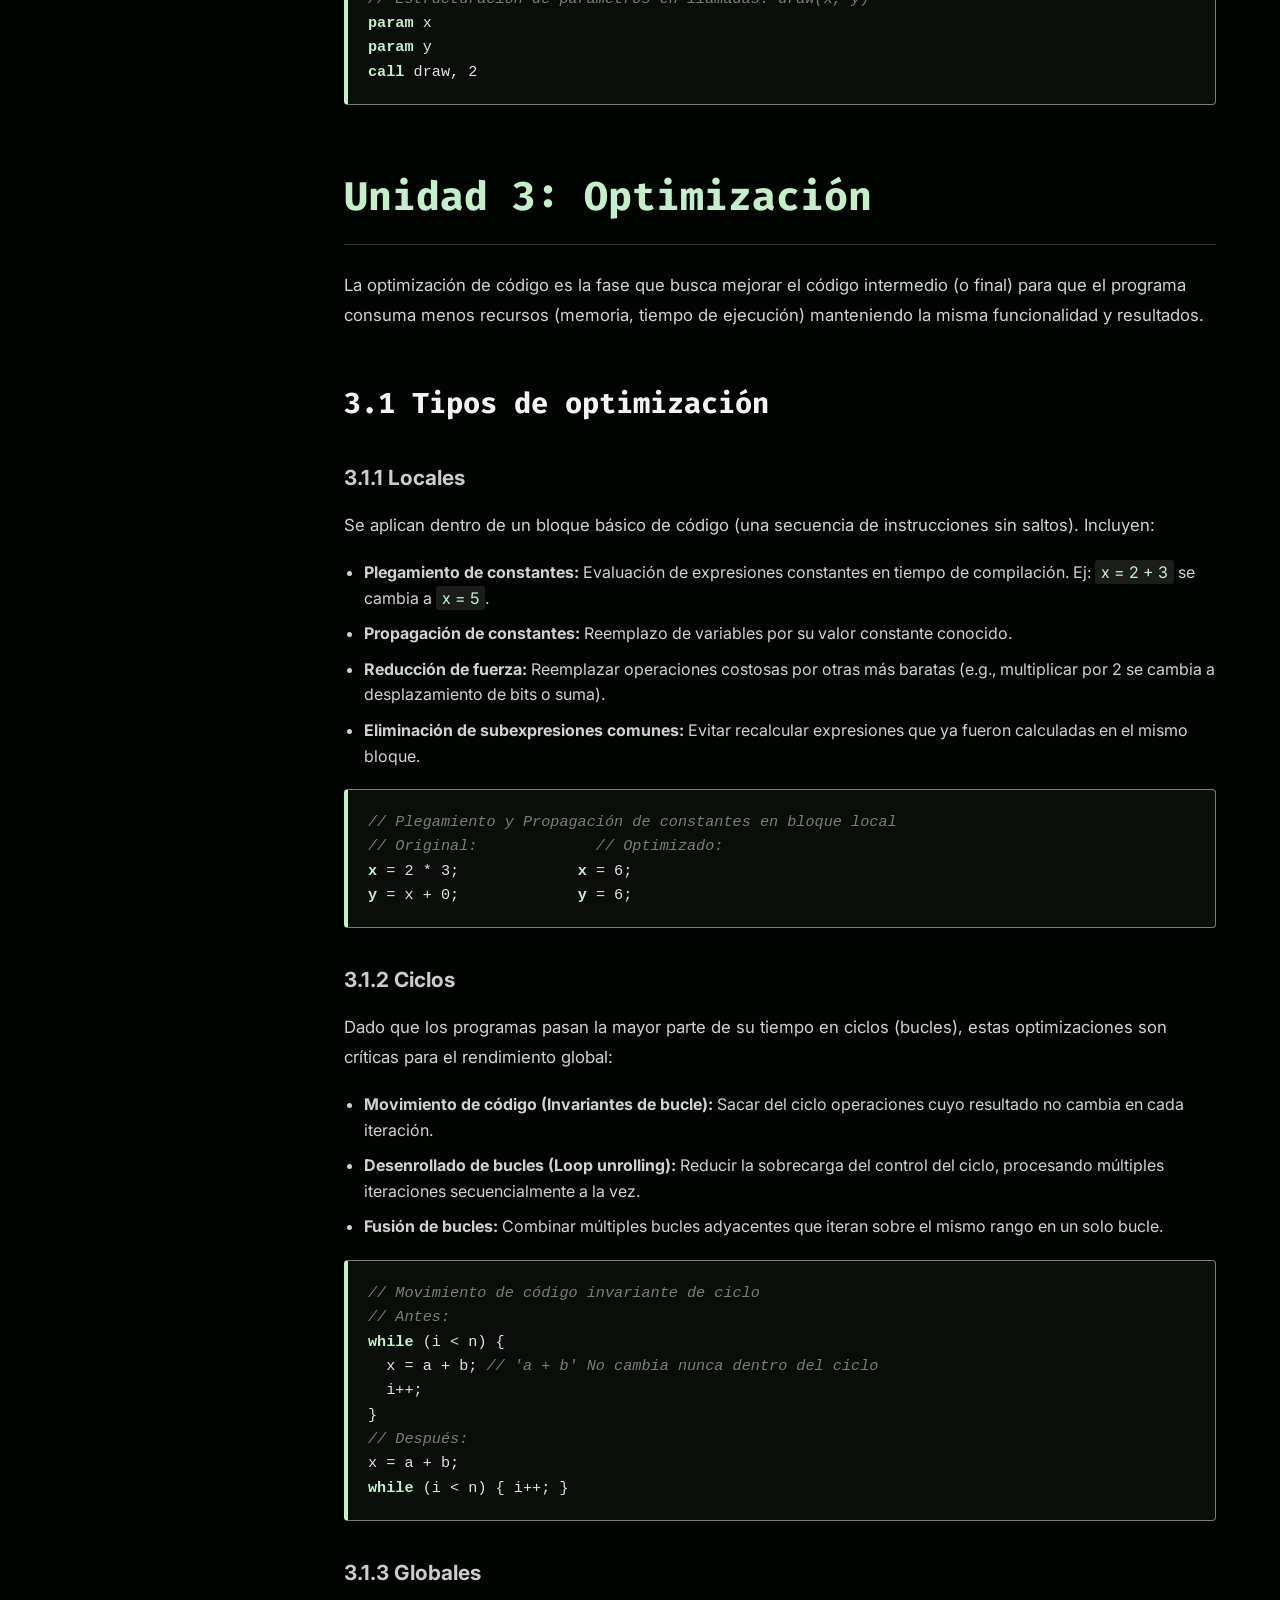
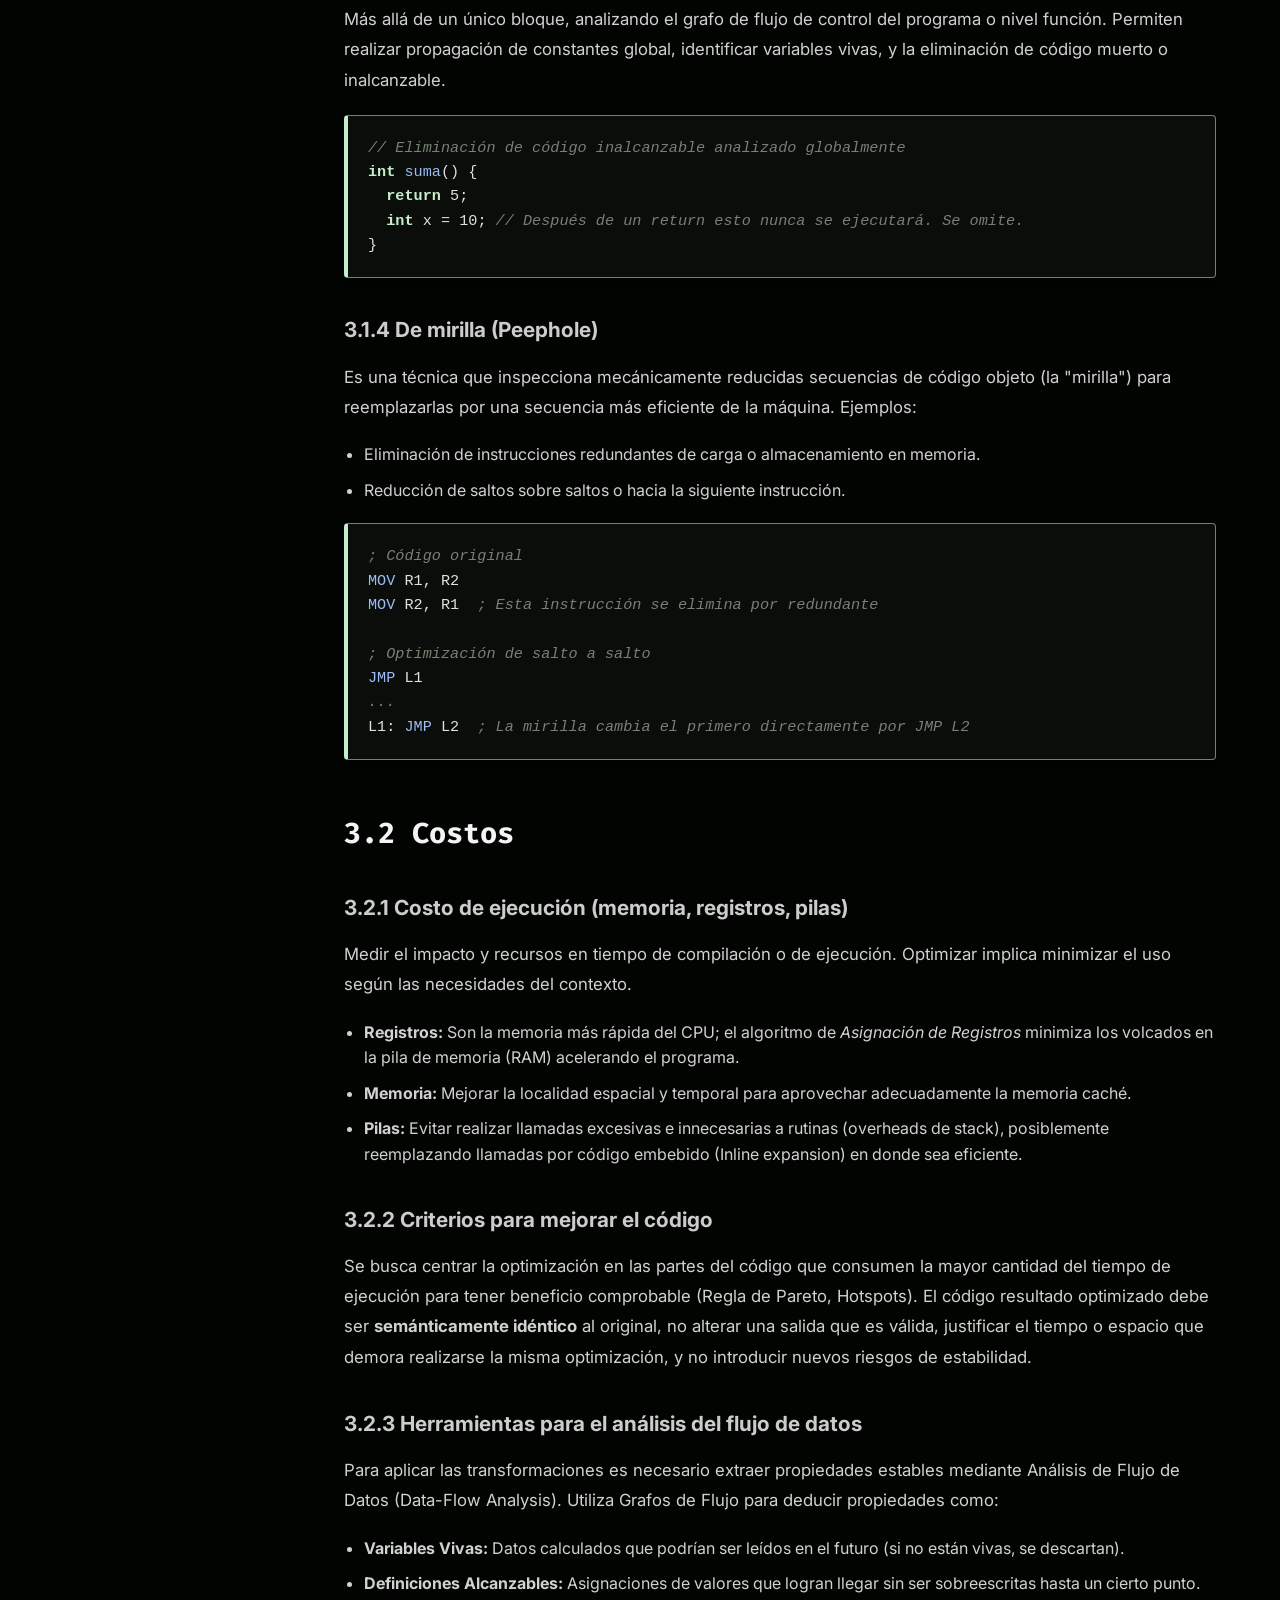
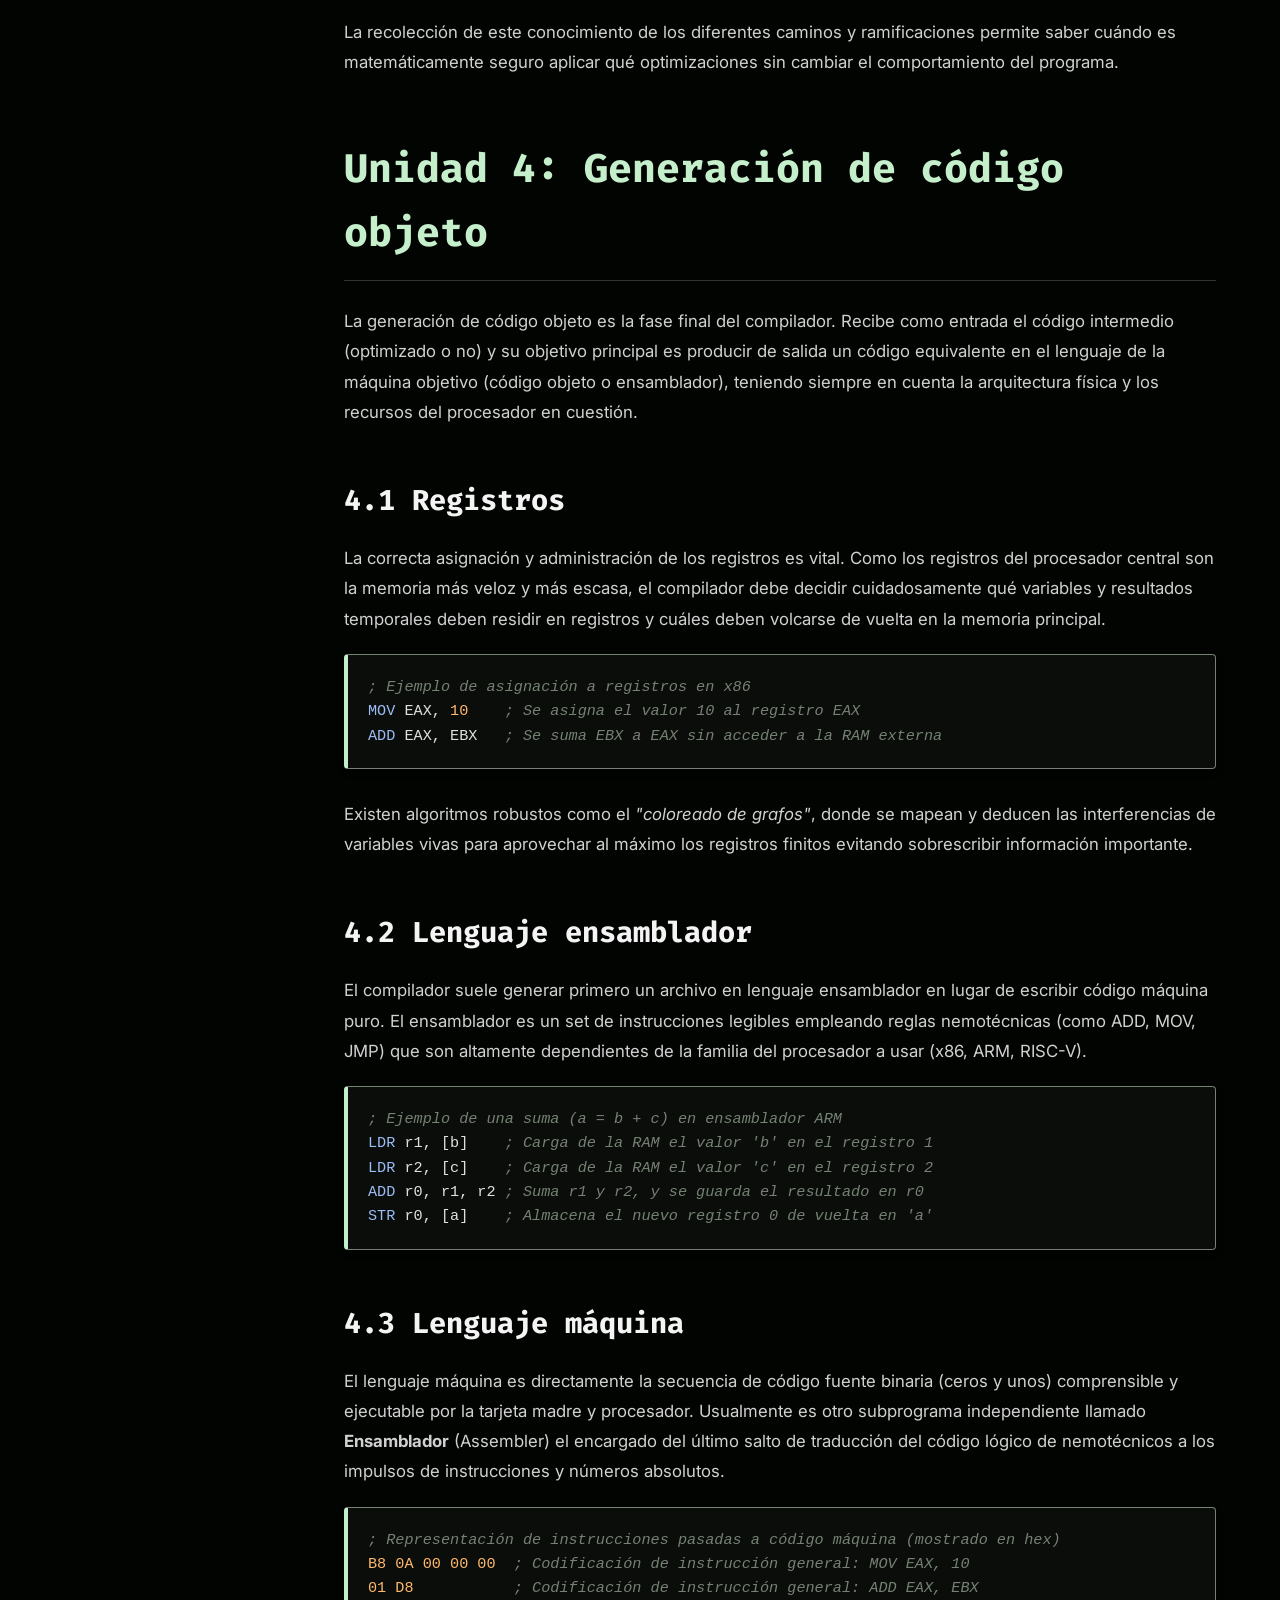
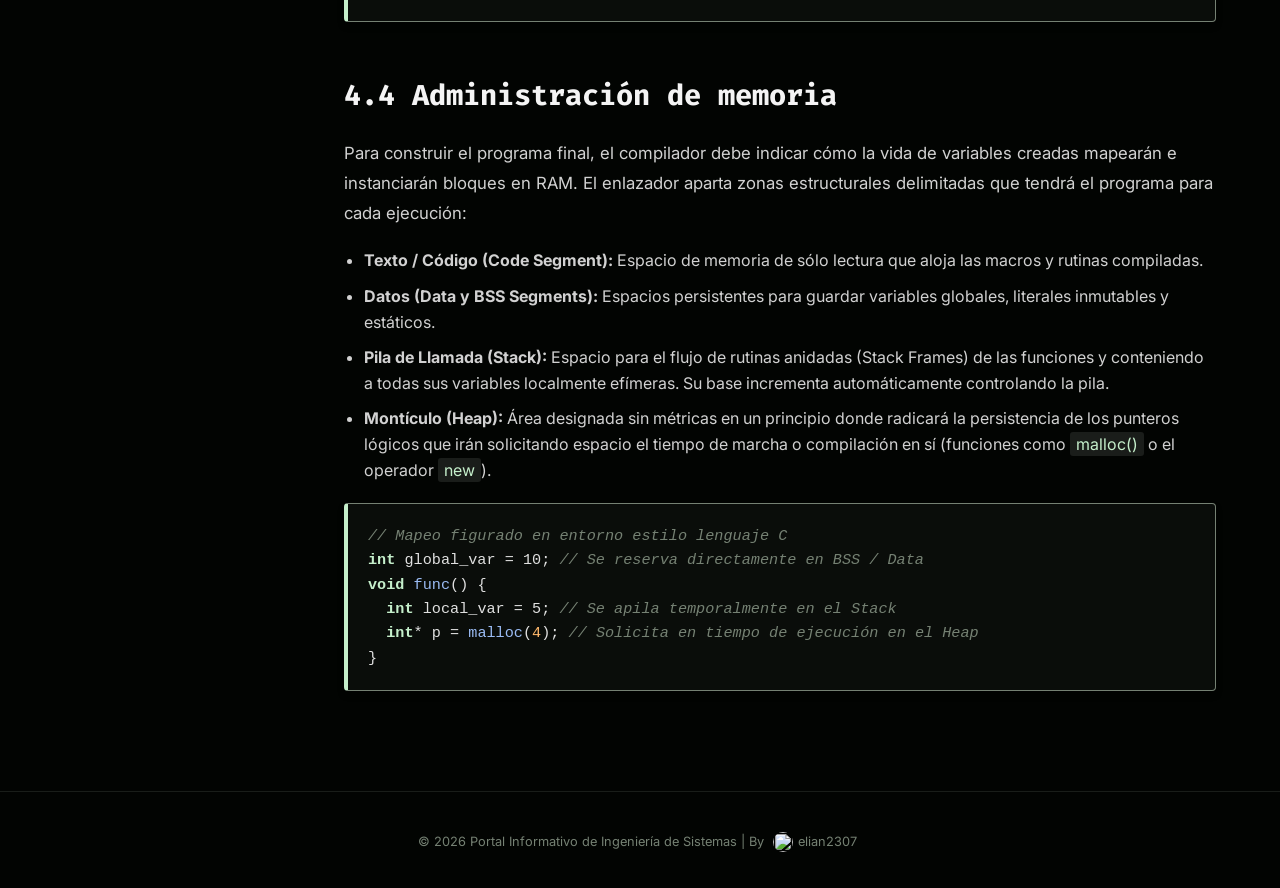
==== commit ce3e1160: "toques finales e implementacion de la unidad 4" ====
--- a/unidades.html
+++ b/unidades.html
@@ -22,7 +22,9 @@
 
     <div class="docs-layout">
         <aside class="sidebar">
-            <h3>Unidad 1: Análisis Semántico</h3>
+            <button class="mobile-menu-btn" id="mobileMenuBtn">Ver Índice Temático</button>
+            <div class="sidebar-content" id="sidebarContent">
+                <h3>Unidad 1: Análisis Semántico</h3>
             <ul>
                 <li><a href="#u1-1">1.1 Árboles de expresiones</a></li>
                 <li><a href="#u1-2">1.2 Acciones semánticas</a></li>
@@ -43,7 +45,8 @@
                     <ul class="sub-menu">
                         <li><a href="#u2-2-1">Notación Polaca</a></li>
                         <li><a href="#u2-2-2">Código P</a></li>
-                        <li><a href="#u2-2-3">Triplos y Cuádruplos</a></li>
+                        <li><a href="#u2-2-3">Triplos</a></li>
+                        <li><a href="#u2-2-4">Cuádruplos</a></li>
                     </ul>
                 </li>
                 <li><a href="#u2-3">2.3 Esquemas de generación</a>
@@ -72,6 +75,14 @@
                     </ul>
                 </li>
             </ul>
+            <h3>Unidad 4: Generación de código objeto</h3>
+            <ul>
+                <li><a href="#u4-1">4.1 Registros</a></li>
+                <li><a href="#u4-2">4.2 Lenguaje ensamblador</a></li>
+                <li><a href="#u4-3">4.3 Lenguaje máquina</a></li>
+                <li><a href="#u4-4">4.4 Administración de memoria</a></li>
+            </ul>
+            </div>
         </aside>
 
         <main class="docs-content">
@@ -123,11 +134,21 @@
                     guardan los atributos semánticos de los símbolos no terminales a medida que se va construyendo el
                     árbol. Cuando ocurre una reducción matemática, se extraen elementos de la pila semántica para
                     evaluarlos.</p>
+                <div class="code-block">
+                    <pre><span class="comment">// Pila de estados/símbolos: [0, id, 4, +, 7]</span>
+<span class="comment">// Pila semántica LIFO:  [val_a, val_b]</span>
+<span class="comment">// Al reducir Regla (E -> E + T), los topes numéricos se operan.</span></pre>
+                </div>
 
                 <h2 id="u1-5">1.5 Esquema de traducción</h2>
                 <p>Un esquema de traducción dirigida por la sintaxis es una gramática libre de contexto en donde se han
                     integrado variables y fragmentos de código. Permite asociar atributos a los símbolos y evaluar
                     propiedades.</p>
+                <div class="code-block">
+                    <pre><span class="comment">// Esquema de traducción inyectado a una gramática para suma</span>
+E &rarr; E_1 + T  { E.val = E_1.val + T.val }
+T &rarr; num      { T.val = num.lexval }</pre>
+                </div>
 
                 <h2 id="u1-6">1.6 Generación de la tabla de símbolo y tabla de direcciones</h2>
                 <p>La <strong>tabla de símbolos</strong> almacena las declaraciones de variables, funciones y clases,
@@ -180,6 +201,10 @@
                 <h3 id="u2-2-1">2.2.1 Notación Polaca</h3>
                 <p>Es un sinónimo de la notación <strong>Postfija</strong> diseñada por el lógico Jan Łukasiewicz.
                     Elimina por completo la necesidad de usar paréntesis matemáticos para dictar la precedencia.</p>
+                <div class="code-block">
+                    <pre><span class="comment">// Expresión Infija natural: (A + B) * C</span>
+<span class="comment">// Notación Polaca Inversa:  A B + C *</span></pre>
+                </div>
 
                 <h3 id="u2-2-2">2.2.2 Código P</h3>
                 <p>Es el lenguaje máquina para una supercomputadora teórica o una máquina de pila (Stack Machine). Fue
@@ -192,26 +217,41 @@
 <span class="function">STO</span> x      <span class="comment">; Almacena el resultado en x</span></pre>
                 </div>
 
-                <h3 id="u2-2-3">2.2.3 Triplos y 2.2.4 Cuádruplos</h3>
-                <p>Son estructuras a modo de registro temporal para mapear instrucciones a las 3-Address-Codes (TAC).
-                </p>
-                <ul>
-                    <li><strong>Cuádruplo:</strong> Tiene cuatro campos: <span class="code">(Operador, Operando1,
-                            Operando2, Resultado_Temporal)</span>.</li>
-                    <li><strong>Triplo:</strong> Tiene tres campos: <span class="code">(Operador, Operando1,
-                            Operando2)</span>. El resultado implícitamente indica la propia línea de instrucción para
-                        referenciar en el futuro.</li>
-                </ul>
-                <div class="code-block">
-                    <pre><span class="comment">// Expresión: a = b * -c + b * -c</span>
+                <h3 id="u2-2-3">2.2.3 Triplos</h3>
+                <p>Los <strong>triplos</strong> son estructuras de código intermedio utilizadas para representar
+                    expresiones mediante tres campos lógicos: <span class="code">(Operador, Operando1,
+                        Operando2)</span>. A diferencia de otras estructuras, el triplo <em>no usa</em> variables
+                    temporales explícitas para guardar sus resultados. En su lugar, el resultado de la operación se
+                    define implícitamente por el <strong>número de la posición o línea</strong> de la instrucción. Las
+                    sentencias futuras simplemente referencian esa misma línea para usar su valor calculado.</p>
+                <div class="code-block">
+                    <pre><span class="comment">// Expresión de ejemplo: x = y * z + y * z</span>
+<span class="comment">// Formato Triplo: Referencias como (1) apuntan al resultado de esa línea</span>
+<span class="number">1</span>: ( <span class="keyword">*</span>, y, z )
+<span class="number">2</span>: ( <span class="keyword">*</span>, y, z )
+<span class="number">3</span>: ( <span class="keyword">+</span>, (<span class="number">1</span>), (<span class="number">2</span>) )
+<span class="number">4</span>: ( <span class="keyword">=</span>, x, (<span class="number">3</span>) )</pre>
+                </div>
+                <p><strong>Desventajas:</strong> Mover o reorganizar las instrucciones durante las fases de optimización
+                    es excepcionalmente complicado; alterar el orden alteraría el índice de todas las referencias de
+                    línea siguientes.</p>
+
+                <h3 id="u2-2-4">2.2.4 Cuádruplos</h3>
+                <p>Los <strong>cuádruplos</strong>, como su nombre lo indica, se componen de cuatro campos principales:
+                    <span class="code">(Operador, Operando1, Operando2, Resultado)</span>. A diferencia de los triplos,
+                    en el caso de los cuádruplos el resultado siempre se almacena de manera explícita en una
+                    <em>variable temporal real e independiente</em> (por ejemplo, <code>t1, t2</code>).</p>
+                <div class="code-block">
+                    <pre><span class="comment">// Misma expresión de ejemplo: x = y * z + y * z</span>
 <span class="comment">// Formato Cuádruplo:</span>
-<span class="number">1</span>: ( <span class="keyword">MINUS</span>, c,  null, t1 )
-<span class="number">2</span>: ( <span class="keyword">*</span>,     b,  t1,   t2 )
-<span class="number">3</span>: ( <span class="keyword">MINUS</span>, c,  null, t3 )
-<span class="number">4</span>: ( <span class="keyword">*</span>,     b,  t3,   t4 )
-<span class="number">5</span>: ( <span class="keyword">+</span>,     t2, t4,   t5 )
-<span class="number">6</span>: ( <span class="keyword">=</span>,     t5, null, a  )</pre>
-                </div>
+<span class="number">1</span>: ( <span class="keyword">*</span>, y, z, t1 )
+<span class="number">2</span>: ( <span class="keyword">*</span>, y, z, t2 )
+<span class="number">3</span>: ( <span class="keyword">+</span>, t1, t2, t3 )
+<span class="number">4</span>: ( <span class="keyword">=</span>, t3, <i>null</i>, x )</pre>
+                </div>
+                <p><strong>Ventajas:</strong> Aunque generan más variables temporales, este código intermedio es
+                    altamente reubicable. Al no depender de la línea donde son declaradas, las ramas de optimización
+                    pueden manipular y mover las instrucciones sin destruir el árbol de dependencias.</p>
 
                 <h2 id="u2-3">2.3 Esquema de generación</h2>
                 <p>Son un conjunto de directrices algorítmicas de cómo transformar el código fuente en código
@@ -220,6 +260,12 @@
                 <h3 id="u2-3-1">2.3.1 Variables, Constantes y 2.3.2 Expresiones</h3>
                 <p>Transforman todas las cargas lógicas a variables temporales, respetando el tipo y las comprobaciones
                     previamente evaluadas por el analizador semántico.</p>
+                <div class="code-block">
+                    <pre><span class="comment">// Transformación de expresión compleja: x = (a * b) + c</span>
+t1 = a * b
+t2 = t1 + c
+x = t2</pre>
+                </div>
 
                 <h3 id="u2-3-2">2.3.3 Instrucción de asignación y 2.3.4 Control</h3>
                 <p>Las sentencias de control (como el IF/ELSE y el WHILE) no existen rígidamente en ensamblador. Se
@@ -239,6 +285,12 @@
                     parámetros y rescate de la memoria (Stack Frame / Contexto local de la función). Las estructuras se
                     fragmentan linealizando sus componentes sumando desplazamientos precalculados a la dirección base
                     desde el paso de la Unidad 1.6.</p>
+                <div class="code-block">
+                    <pre><span class="comment">// Estructuración de parámetros en llamadas: draw(x, y)</span>
+<span class="keyword">param</span> x
+<span class="keyword">param</span> y
+<span class="keyword">call</span> draw, 2</pre>
+                </div>
             </section>
 
             <!-- Unidad 3 -->
@@ -264,6 +316,12 @@
                     <li><strong>Eliminación de subexpresiones comunes:</strong> Evitar recalcular expresiones que ya
                         fueron calculadas en el mismo bloque.</li>
                 </ul>
+                <div class="code-block">
+                    <pre><span class="comment">// Plegamiento y Propagación de constantes en bloque local</span>
+<span class="comment">// Original:             // Optimizado:</span>
+<span class="keyword">x</span> = 2 * 3;             <span class="keyword">x</span> = 6;
+<span class="keyword">y</span> = x + 0;             <span class="keyword">y</span> = 6;</pre>
+                </div>
 
                 <h3 id="u3-1-2">3.1.2 Ciclos</h3>
                 <p>Dado que los programas pasan la mayor parte de su tiempo en ciclos (bucles), estas optimizaciones
@@ -276,11 +334,29 @@
                     <li><strong>Fusión de bucles:</strong> Combinar múltiples bucles adyacentes que iteran sobre el
                         mismo rango en un solo bucle.</li>
                 </ul>
+                <div class="code-block">
+                    <pre><span class="comment">// Movimiento de código invariante de ciclo</span>
+<span class="comment">// Antes:</span>
+<span class="keyword">while</span> (i &lt; n) { 
+  x = a + b; <span class="comment">// 'a + b' No cambia nunca dentro del ciclo</span>
+  i++;
+}
+<span class="comment">// Después:</span>
+x = a + b;
+<span class="keyword">while</span> (i &lt; n) { i++; }</pre>
+                </div>
 
                 <h3 id="u3-1-3">3.1.3 Globales</h3>
                 <p>Más allá de un único bloque, analizando el grafo de flujo de control del programa o nivel función.
                     Permiten realizar propagación de constantes global, identificar variables vivas, y la eliminación de
                     código muerto o inalcanzable.</p>
+                <div class="code-block">
+                    <pre><span class="comment">// Eliminación de código inalcanzable analizado globalmente</span>
+<span class="keyword">int</span> <span class="function">suma</span>() {
+  <span class="keyword">return</span> 5;
+  <span class="keyword">int</span> x = 10; <span class="comment">// Después de un return esto nunca se ejecutará. Se omite.</span>
+}</pre>
+                </div>
 
                 <h3 id="u3-1-4">3.1.4 De mirilla (Peephole)</h3>
                 <p>Es una técnica que inspecciona mecánicamente reducidas secuencias de código objeto (la "mirilla")
@@ -307,7 +383,8 @@
                     uso según las necesidades del contexto.</p>
                 <ul>
                     <li><strong>Registros:</strong> Son la memoria más rápida del CPU; el algoritmo de <em>Asignación de
-                            Registros</em> minimiza los volcados en la pila de memoria (RAM) acelerando el programa.</li>
+                            Registros</em> minimiza los volcados en la pila de memoria (RAM) acelerando el programa.
+                    </li>
                     <li><strong>Memoria:</strong> Mejorar la localidad espacial y temporal para aprovechar
                         adecuadamente la memoria caché.</li>
                     <li><strong>Pilas:</strong> Evitar realizar llamadas excesivas e innecesarias a rutinas (overheads
@@ -335,6 +412,79 @@
                     es matemáticamente seguro aplicar qué optimizaciones sin cambiar el comportamiento del programa.</p>
 
             </section>
+
+            <!-- Unidad 4 -->
+            <section class="content-section" id="unidad-4">
+                <h1>Unidad 4: Generación de código objeto</h1>
+                <p>La generación de código objeto es la fase final del compilador. Recibe como entrada el código
+                    intermedio (optimizado o no) y su objetivo principal es producir de salida un código equivalente en
+                    el lenguaje de la máquina objetivo (código objeto o ensamblador), teniendo siempre en cuenta la
+                    arquitectura física y los recursos del procesador en cuestión.</p>
+
+                <h2 id="u4-1">4.1 Registros</h2>
+                <p>La correcta asignación y administración de los registros es vital. Como los registros del procesador
+                    central son la memoria más veloz y más escasa, el compilador debe decidir cuidadosamente qué
+                    variables y resultados temporales deben residir en registros y cuáles deben volcarse de vuelta en la
+                    memoria principal.</p>
+                <div class="code-block">
+                    <pre><span class="comment">; Ejemplo de asignación a registros en x86</span>
+<span class="function">MOV</span> EAX, <span class="number">10</span>    <span class="comment">; Se asigna el valor 10 al registro EAX</span>
+<span class="function">ADD</span> EAX, EBX   <span class="comment">; Se suma EBX a EAX sin acceder a la RAM externa</span></pre>
+                </div>
+                <p>Existen algoritmos robustos como el <em>"coloreado de grafos"</em>, donde se mapean y deducen las
+                    interferencias de variables vivas para aprovechar al máximo los registros finitos evitando
+                    sobrescribir información importante.</p>
+
+                <h2 id="u4-2">4.2 Lenguaje ensamblador</h2>
+                <p>El compilador suele generar primero un archivo en lenguaje ensamblador en lugar de escribir código
+                    máquina puro. El ensamblador es un set de instrucciones legibles empleando reglas nemotécnicas (como
+                    ADD, MOV, JMP) que son altamente dependientes de la familia del procesador a usar (x86, ARM,
+                    RISC-V).</p>
+                <div class="code-block">
+                    <pre><span class="comment">; Ejemplo de una suma (a = b + c) en ensamblador ARM</span>
+<span class="function">LDR</span> r1, [b]    <span class="comment">; Carga de la RAM el valor 'b' en el registro 1</span>
+<span class="function">LDR</span> r2, [c]    <span class="comment">; Carga de la RAM el valor 'c' en el registro 2</span>
+<span class="function">ADD</span> r0, r1, r2 <span class="comment">; Suma r1 y r2, y se guarda el resultado en r0</span>
+<span class="function">STR</span> r0, [a]    <span class="comment">; Almacena el nuevo registro 0 de vuelta en 'a'</span></pre>
+                </div>
+
+                <h2 id="u4-3">4.3 Lenguaje máquina</h2>
+                <p>El lenguaje máquina es directamente la secuencia de código fuente binaria (ceros y unos) comprensible
+                    y ejecutable por la tarjeta madre y procesador. Usualmente es otro subprograma independiente llamado
+                    <strong>Ensamblador</strong> (Assembler) el encargado del último salto de traducción del código
+                    lógico de nemotécnicos a los impulsos de instrucciones y números absolutos.</p>
+                <div class="code-block">
+                    <pre><span class="comment">; Representación de instrucciones pasadas a código máquina (mostrado en hex)</span>
+<span class="number">B8 0A 00 00 00</span>  <span class="comment">; Codificación de instrucción general: MOV EAX, 10</span>
+<span class="number">01 D8</span>           <span class="comment">; Codificación de instrucción general: ADD EAX, EBX</span></pre>
+                </div>
+
+                <h2 id="u4-4">4.4 Administración de memoria</h2>
+                <p>Para construir el programa final, el compilador debe indicar cómo la vida de variables creadas
+                    mapearán e instanciarán bloques en RAM. El enlazador aparta zonas estructurales delimitadas que
+                    tendrá el programa para cada ejecución:</p>
+                <ul>
+                    <li><strong>Texto / Código (Code Segment):</strong> Espacio de memoria de sólo lectura que aloja las
+                        macros y rutinas compiladas.</li>
+                    <li><strong>Datos (Data y BSS Segments):</strong> Espacios persistentes para guardar variables
+                        globales, literales inmutables y estáticos.</li>
+                    <li><strong>Pila de Llamada (Stack):</strong> Espacio para el flujo de rutinas anidadas (Stack
+                        Frames) de las funciones y conteniendo a todas sus variables localmente efímeras. Su base
+                        incrementa automáticamente controlando la pila.</li>
+                    <li><strong>Montículo (Heap):</strong> Área designada sin métricas en un principio donde radicará la
+                        persistencia de los punteros lógicos que irán solicitando espacio el tiempo de marcha o
+                        compilación en sí (funciones como <span class="code">malloc()</span> o el operador <span
+                            class="code">new</span>).</li>
+                </ul>
+                <div class="code-block">
+                    <pre><span class="comment">// Mapeo figurado en entorno estilo lenguaje C</span>
+<span class="keyword">int</span> global_var = 10; <span class="comment">// Se reserva directamente en BSS / Data</span>
+<span class="keyword">void</span> <span class="function">func</span>() {
+  <span class="keyword">int</span> local_var = 5; <span class="comment">// Se apila temporalmente en el Stack</span>
+  <span class="keyword">int</span>* p = <span class="function">malloc</span>(<span class="number">4</span>); <span class="comment">// Solicita en tiempo de ejecución en el Heap</span>
+}</pre>
+                </div>
+            </section>
         </main>
     </div>
 
@@ -342,6 +492,8 @@
         <p>&copy; 2026 Portal Informativo de Ingeniería de Sistemas | By <a href="https://github.com/elian2307"
                 target="_blank"><img src="https://github.com/elian2307.png" alt="">elian2307</a></p>
     </footer>
+    <button id="backToTopBtn" class="back-to-top" title="Volver arriba">&uarr;</button>
+    <script src="js/script.js"></script>
 
 </body>
 
--- a/css/styles.css
+++ b/css/styles.css
@@ -3,6 +3,11 @@
   --black-deep: #020402;
   --dusty-olive: #758173;
   --text-light: #f4f4f4;
+}
+
+html {
+  scroll-behavior: smooth;
+  scroll-padding-top: 90px;
 }
 
 * {
@@ -35,6 +40,7 @@
   color: var(--tea-green);
   font-weight: bold;
   font-size: 1.2rem;
+  cursor: pointer;
 }
 
 nav a {
@@ -141,19 +147,20 @@
   text-decoration: none;
   margin: 0 5px;
   transition: color 0.3s;
+
   &:hover {
     color: var(--tea-green);
     transition: color 0.3s;
-    
+
   }
 }
 
 footer p a img {
-    width: 20px;
-    height: 20px;
-    margin-right: 5px;
-    vertical-align: middle;
-    border-radius: 50%;
+  width: 20px;
+  height: 20px;
+  margin-right: 5px;
+  vertical-align: middle;
+  border-radius: 50%;
 }
 
 /* Layout Documentacion */
@@ -205,6 +212,11 @@
   color: var(--text-light);
 }
 
+.sidebar a.active {
+  color: var(--tea-green);
+  font-weight: bold;
+}
+
 .sidebar .sub-menu {
   margin-left: 15px;
   margin-top: 8px;
@@ -282,21 +294,41 @@
   font-family: "Fira Code", monospace;
   font-size: 0.95rem;
   color: #e0e0e0;
-  box-shadow: 0 4px 6px rgba(0,0,0,0.3);
-}
-
-.code-block .keyword { color: #c5efcb; font-weight: bold; }
-.code-block .string { color: #f2e394; }
-.code-block .comment { color: #758173; font-style: italic; }
-.code-block .function { color: #9bbcf4; }
-.code-block .variable { color: #e2c0e8; }
-.code-block .number { color: #ffb86c; }
-
-/* Responsive docs */
+  box-shadow: 0 4px 6px rgba(0, 0, 0, 0.3);
+}
+
+.code-block .keyword {
+  color: #c5efcb;
+  font-weight: bold;
+}
+
+.code-block .string {
+  color: #f2e394;
+}
+
+.code-block .comment {
+  color: #758173;
+  font-style: italic;
+}
+
+.code-block .function {
+  color: #9bbcf4;
+}
+
+.code-block .variable {
+  color: #e2c0e8;
+}
+
+.code-block .number {
+  color: #ffb86c;
+}
+
+/* Responsive Layouts */
 @media (max-width: 900px) {
   .docs-layout {
     flex-direction: column;
   }
+
   .sidebar {
     width: 100%;
     height: auto;
@@ -308,6 +340,63 @@
   }
 }
 
+@media (max-width: 768px) {
+  .hero h1 {
+    font-size: 2.5rem;
+  }
+
+  .hero p {
+    font-size: 1rem;
+  }
+
+  .hero {
+    padding: 60px 5%;
+  }
+
+  header {
+    flex-wrap: wrap;
+    gap: 10px;
+  }
+
+  .grid-container {
+    grid-template-columns: 1fr;
+    padding: 30px 5%;
+  }
+
+  .content-section h1 {
+    font-size: 2rem;
+  }
+
+  .content-section h2 {
+    font-size: 1.5rem;
+  }
+}
+
+@media (max-width: 480px) {
+  .hero h1 {
+    font-size: 2rem;
+  }
+
+  .logo {
+    font-size: 1.1rem;
+  }
+
+  nav a {
+    margin-left: 10px;
+    font-size: 0.85rem;
+  }
+
+  .code-block {
+    font-size: 0.8rem;
+    padding: 15px;
+  }
+
+  .btn-main {
+    padding: 10px 20px;
+    font-size: 0.9rem;
+  }
+}
+
 /* Custom Scrollbar for whole page and elements */
 ::-webkit-scrollbar {
   width: 10px;
@@ -322,9 +411,78 @@
 ::-webkit-scrollbar-thumb {
   background: var(--dusty-olive);
   border-radius: 5px;
-  border: 2px solid var(--black-deep); /* Gives a padded look */
+  border: 2px solid var(--black-deep);
+  /* Gives a padded look */
 }
 
 ::-webkit-scrollbar-thumb:hover {
   background: var(--tea-green);
+}
+
+/* Extra UI Elements */
+.back-to-top {
+  position: fixed;
+  bottom: 30px;
+  right: 30px;
+  background-color: var(--tea-green);
+  color: var(--black-deep);
+  border: none;
+  border-radius: 50%;
+  width: 50px;
+  height: 50px;
+  font-size: 1.5rem;
+  font-weight: bold;
+  cursor: pointer;
+  display: flex;
+  justify-content: center;
+  align-items: center;
+  opacity: 0;
+  visibility: hidden;
+  transition: opacity 0.3s, visibility 0.3s, transform 0.3s;
+  z-index: 1000;
+  box-shadow: 0 4px 10px rgba(0, 0, 0, 0.4);
+}
+
+.back-to-top.show {
+  opacity: 1;
+  visibility: visible;
+}
+
+.back-to-top:hover {
+  transform: translateY(-5px);
+  background-color: #f4f4f4;
+}
+
+.mobile-menu-btn {
+  display: none;
+  width: 100%;
+  background-color: var(--dusty-olive);
+  color: var(--text-light);
+  border: none;
+  padding: 12px;
+  font-family: inherit;
+  font-weight: bold;
+  border-radius: 4px;
+  cursor: pointer;
+  margin-bottom: 15px;
+  transition: background-color 0.3s;
+}
+
+.mobile-menu-btn:hover {
+  background-color: var(--tea-green);
+  color: var(--black-deep);
+}
+
+@media (max-width: 900px) {
+  .mobile-menu-btn {
+    display: block;
+  }
+
+  .sidebar-content {
+    display: none;
+  }
+
+  .sidebar-content.expanded {
+    display: block;
+  }
 }
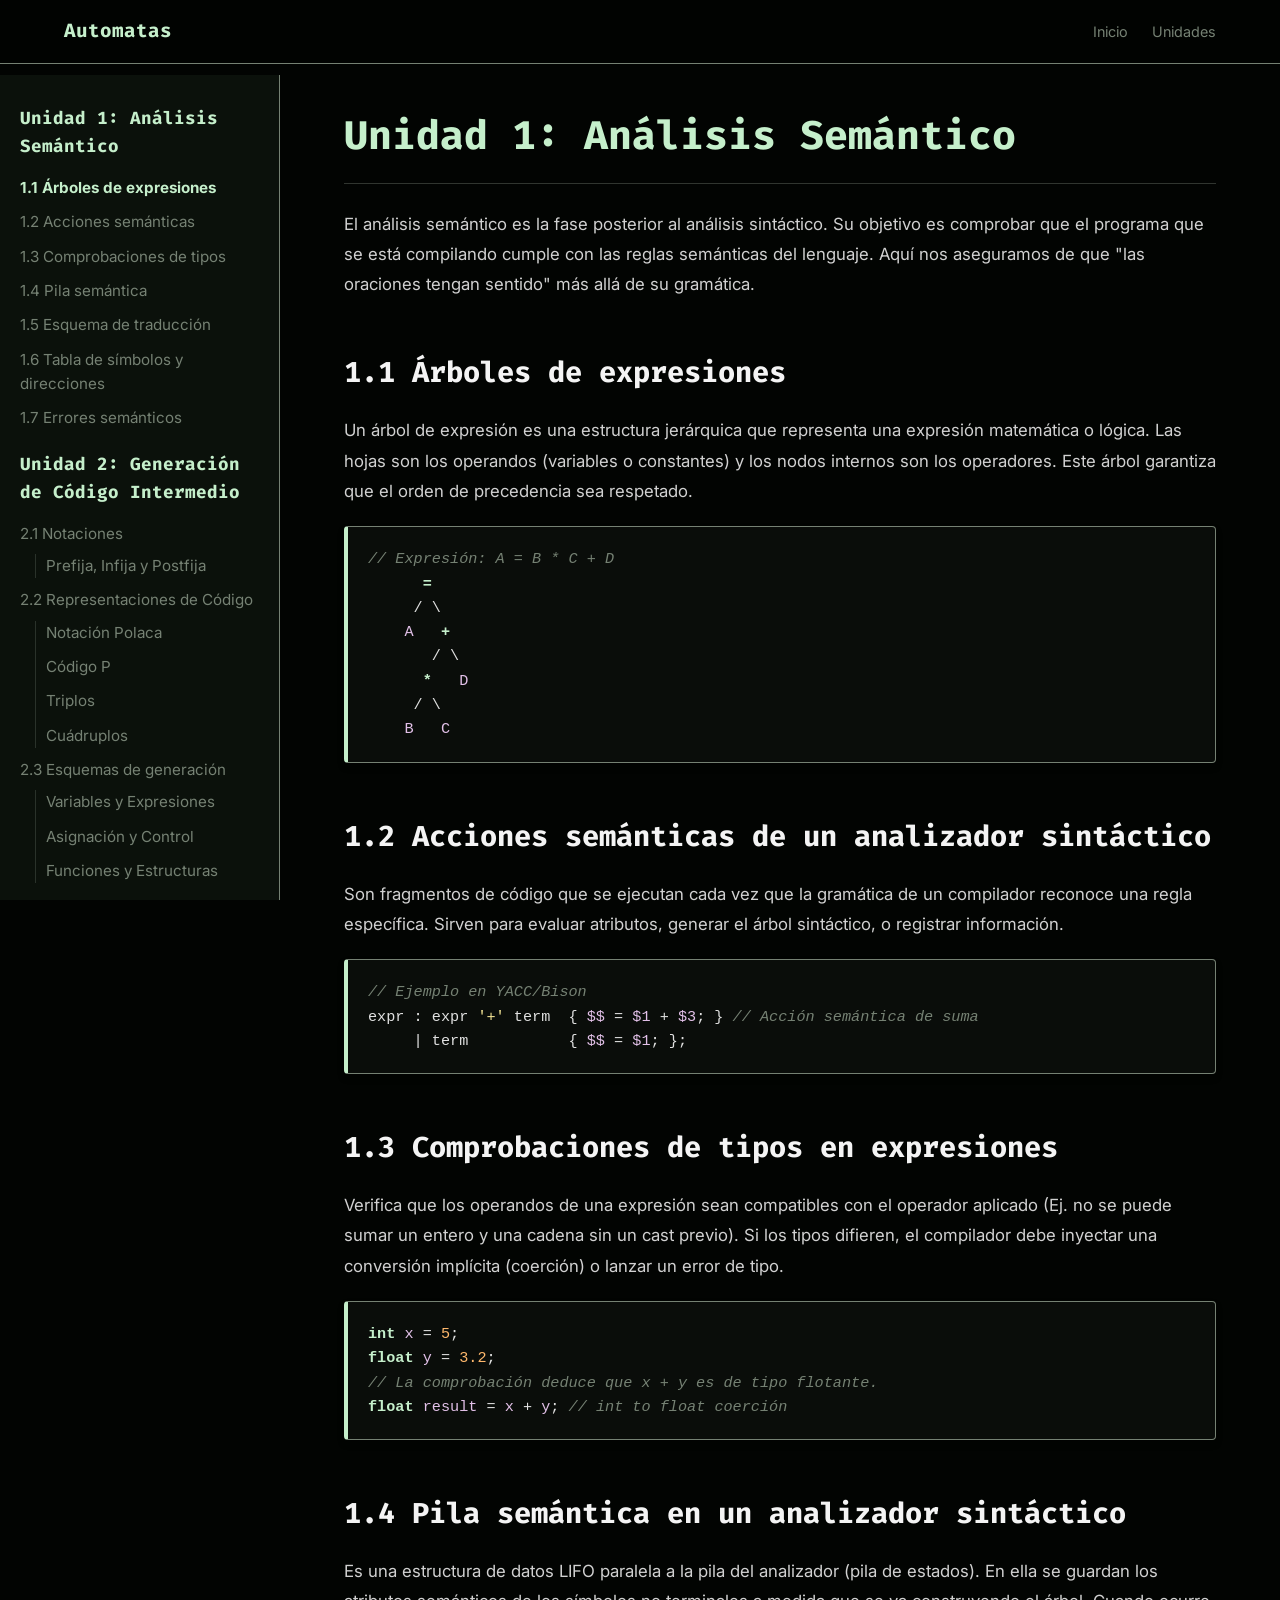
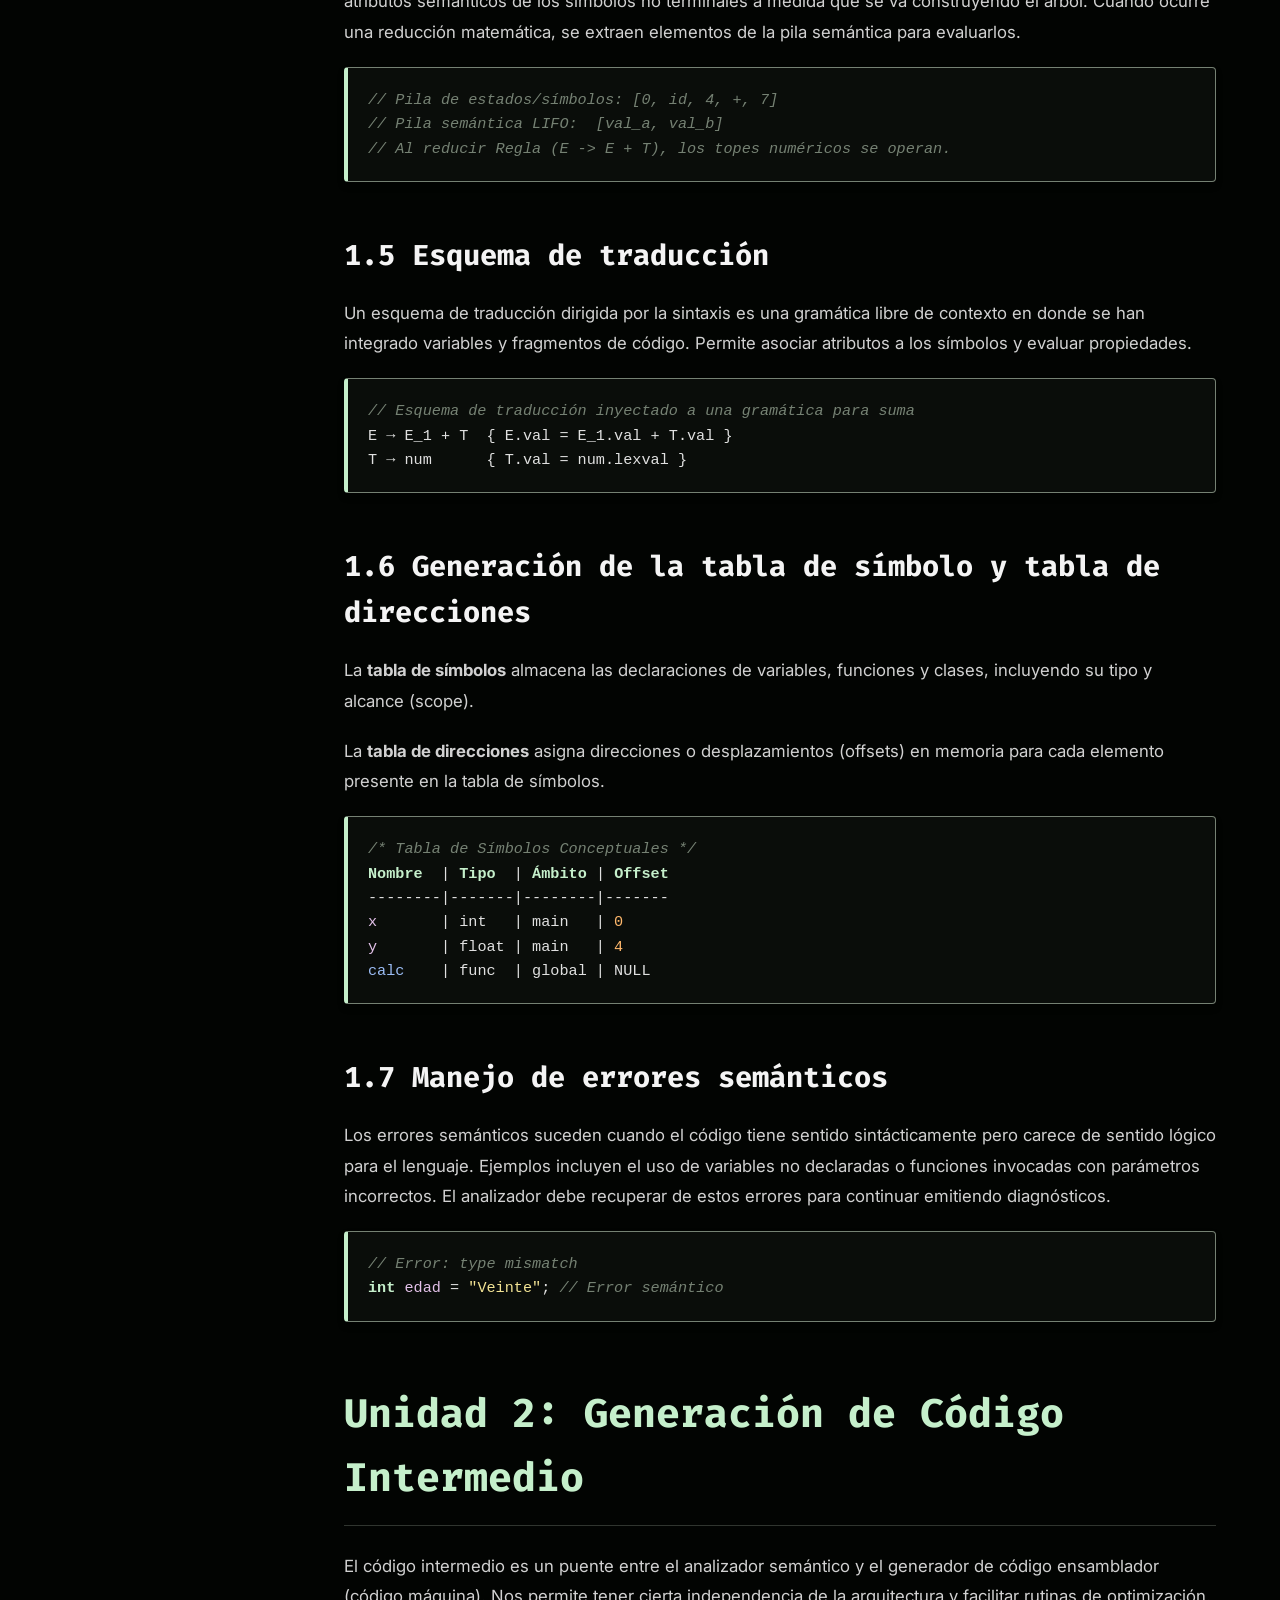
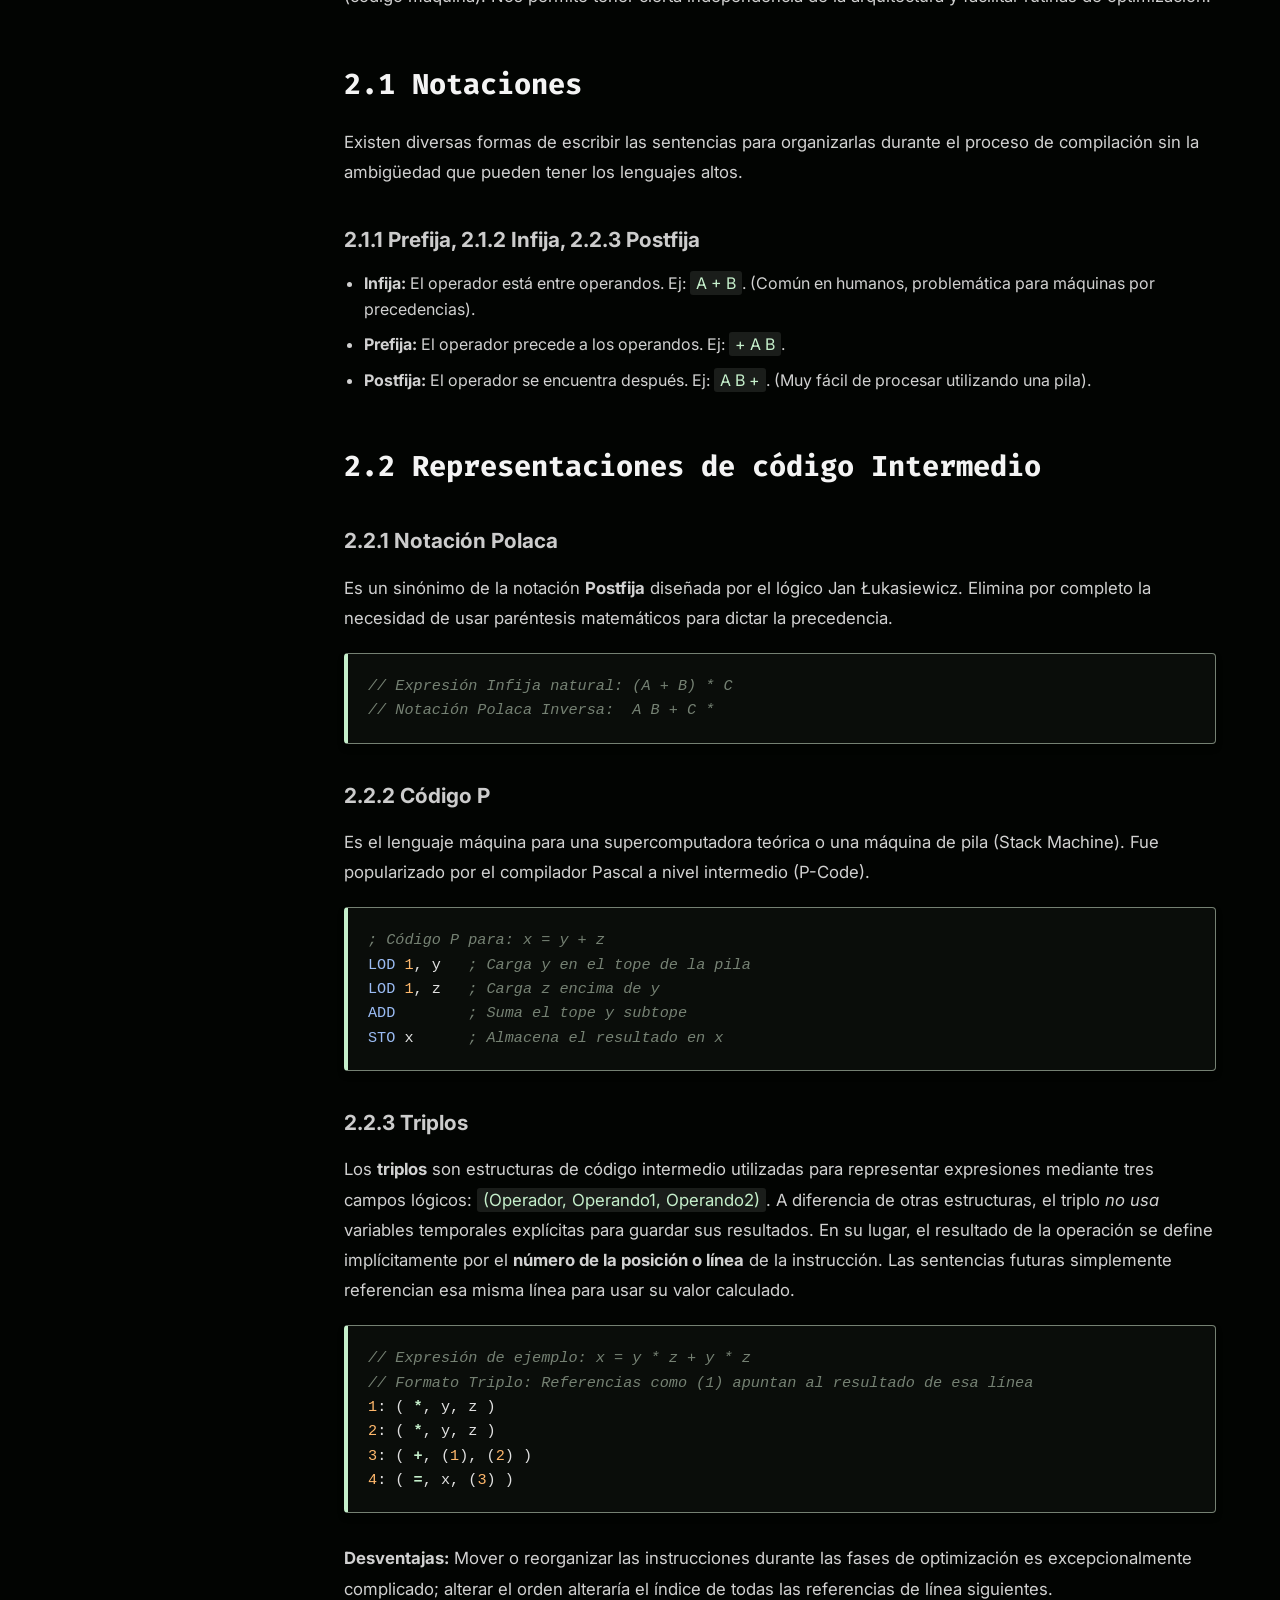
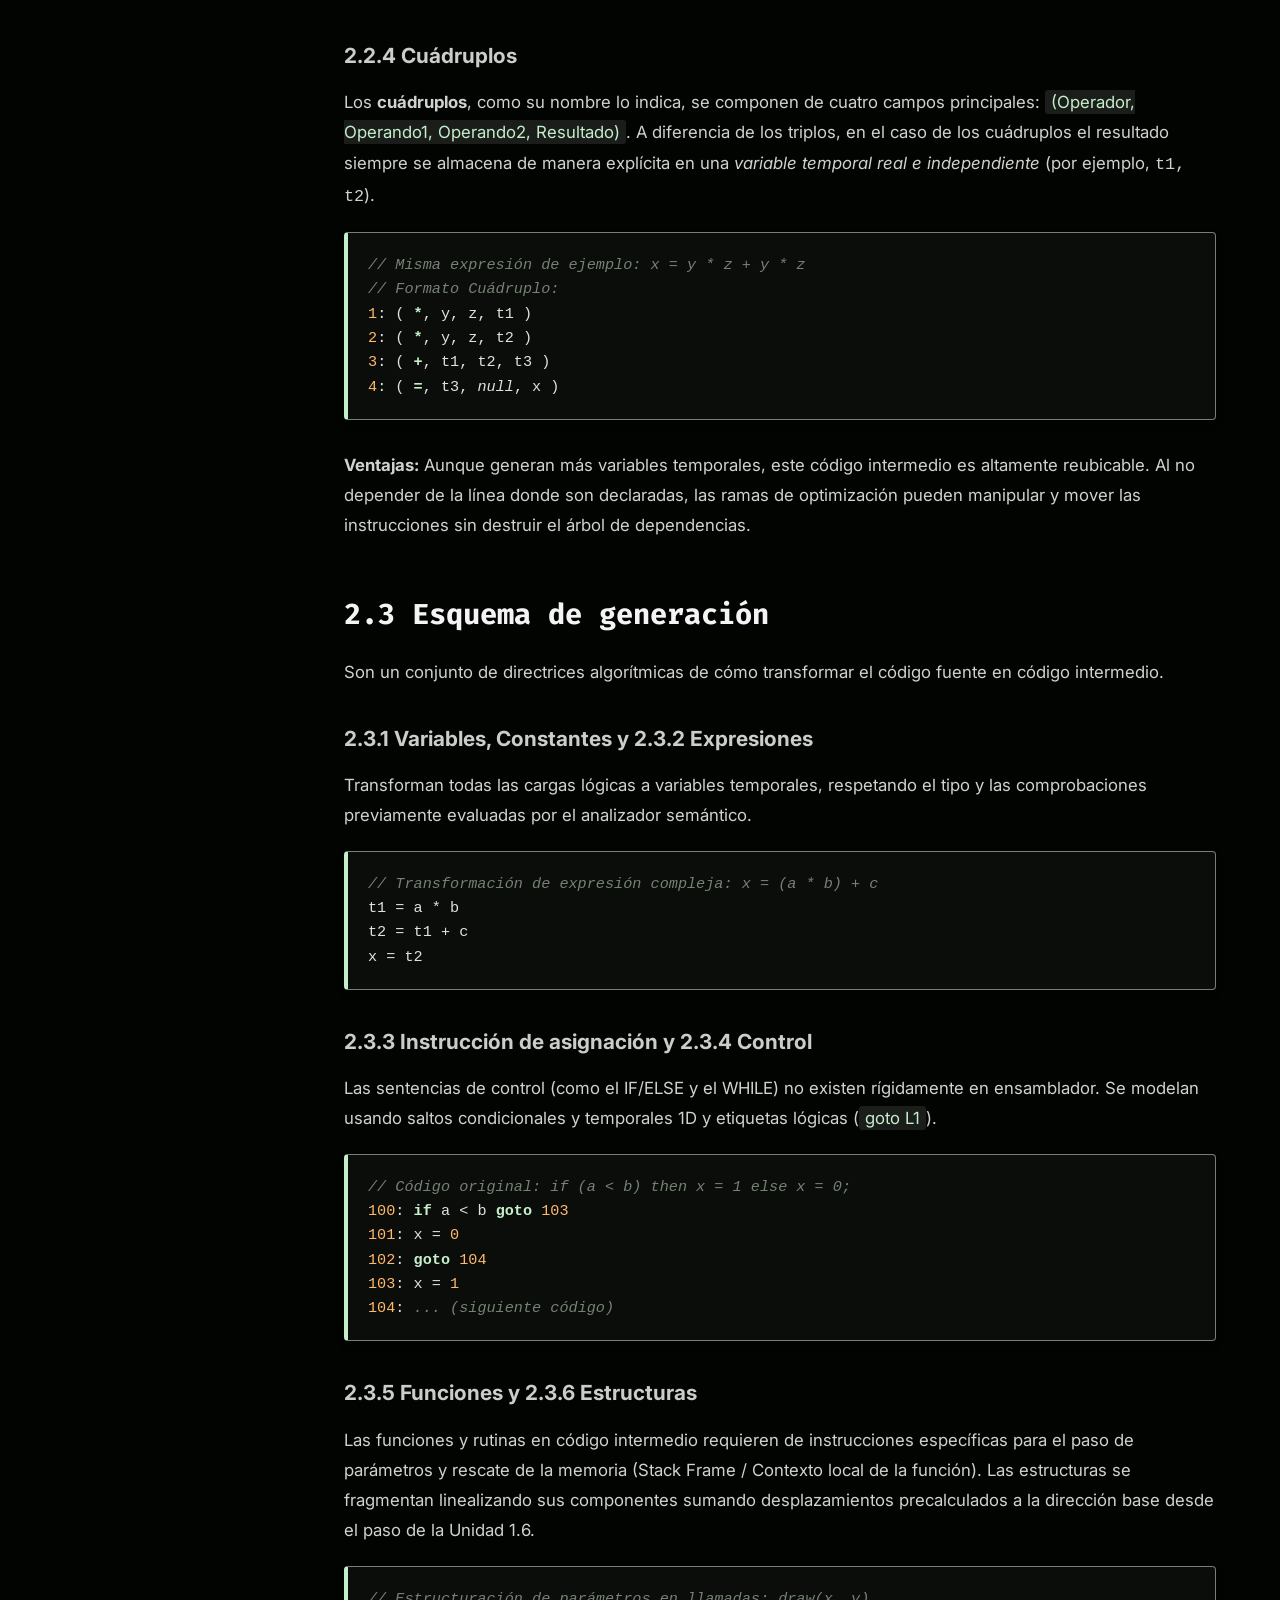
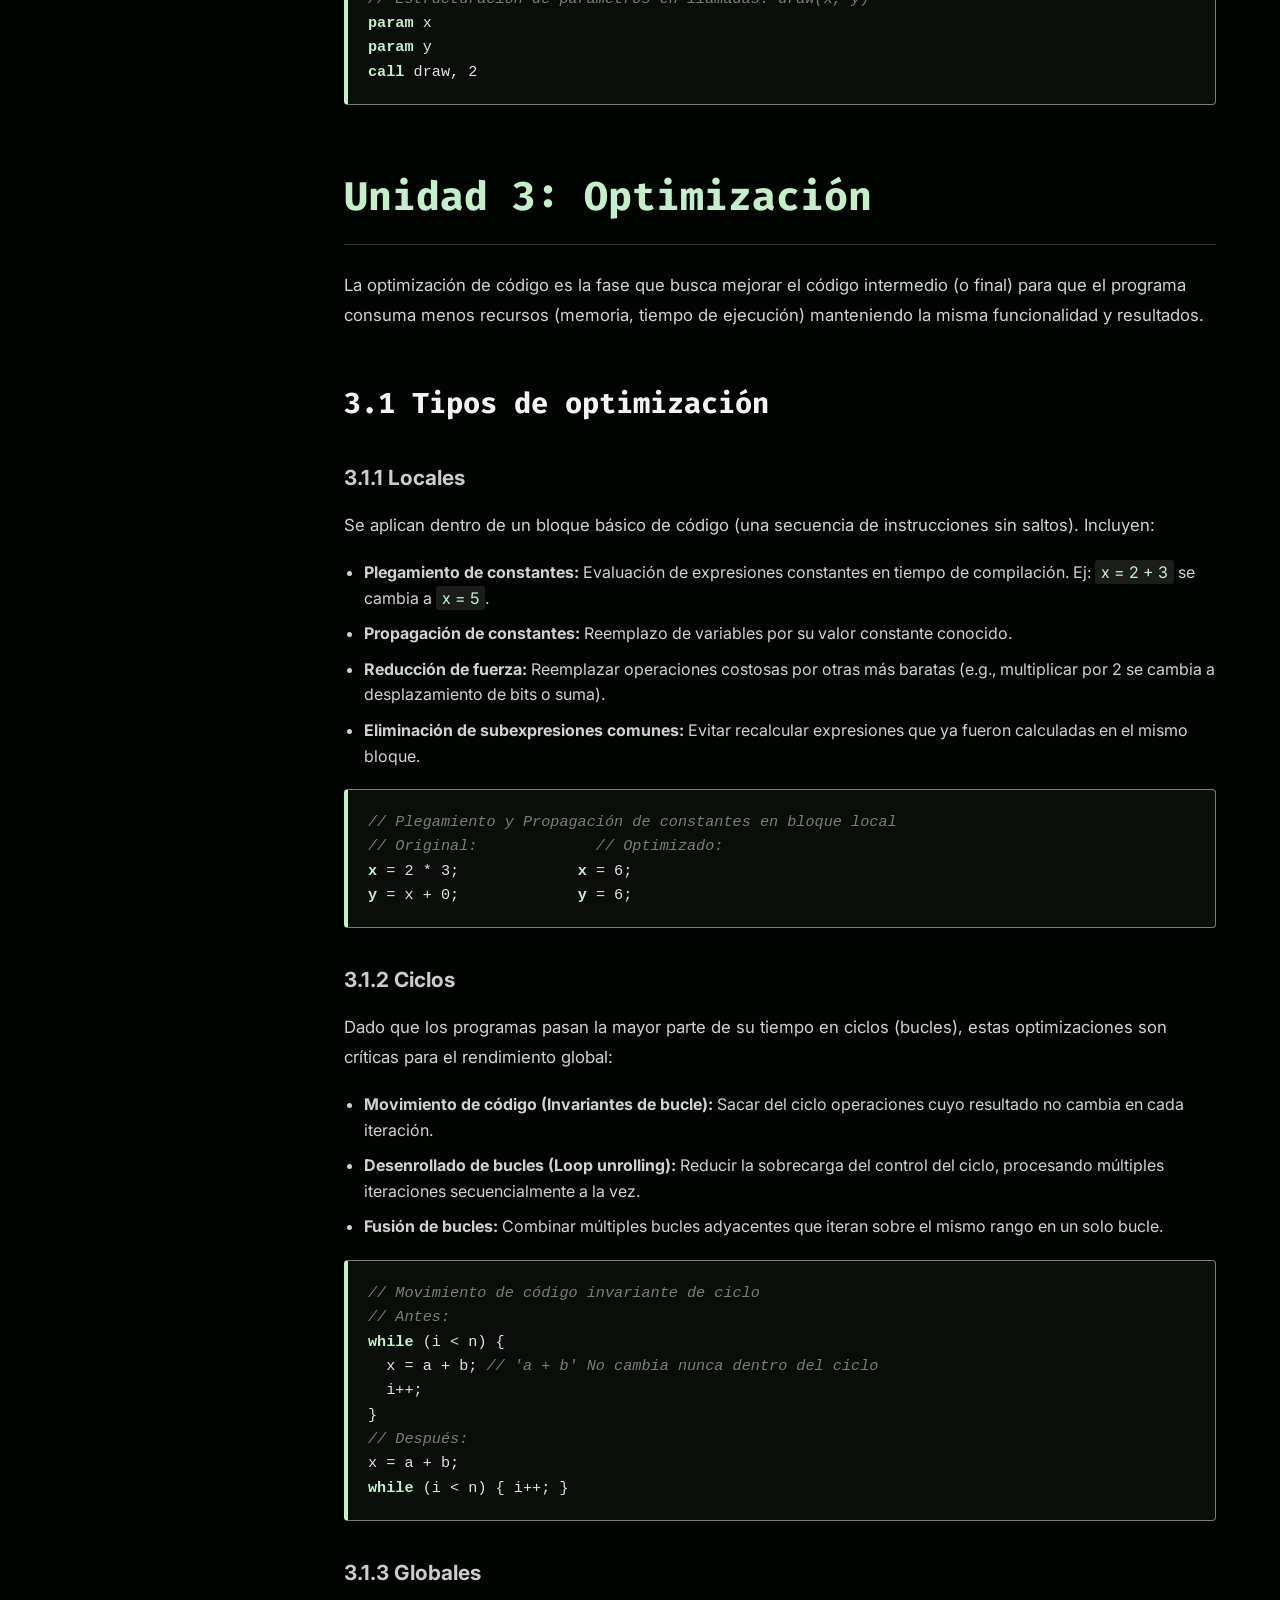
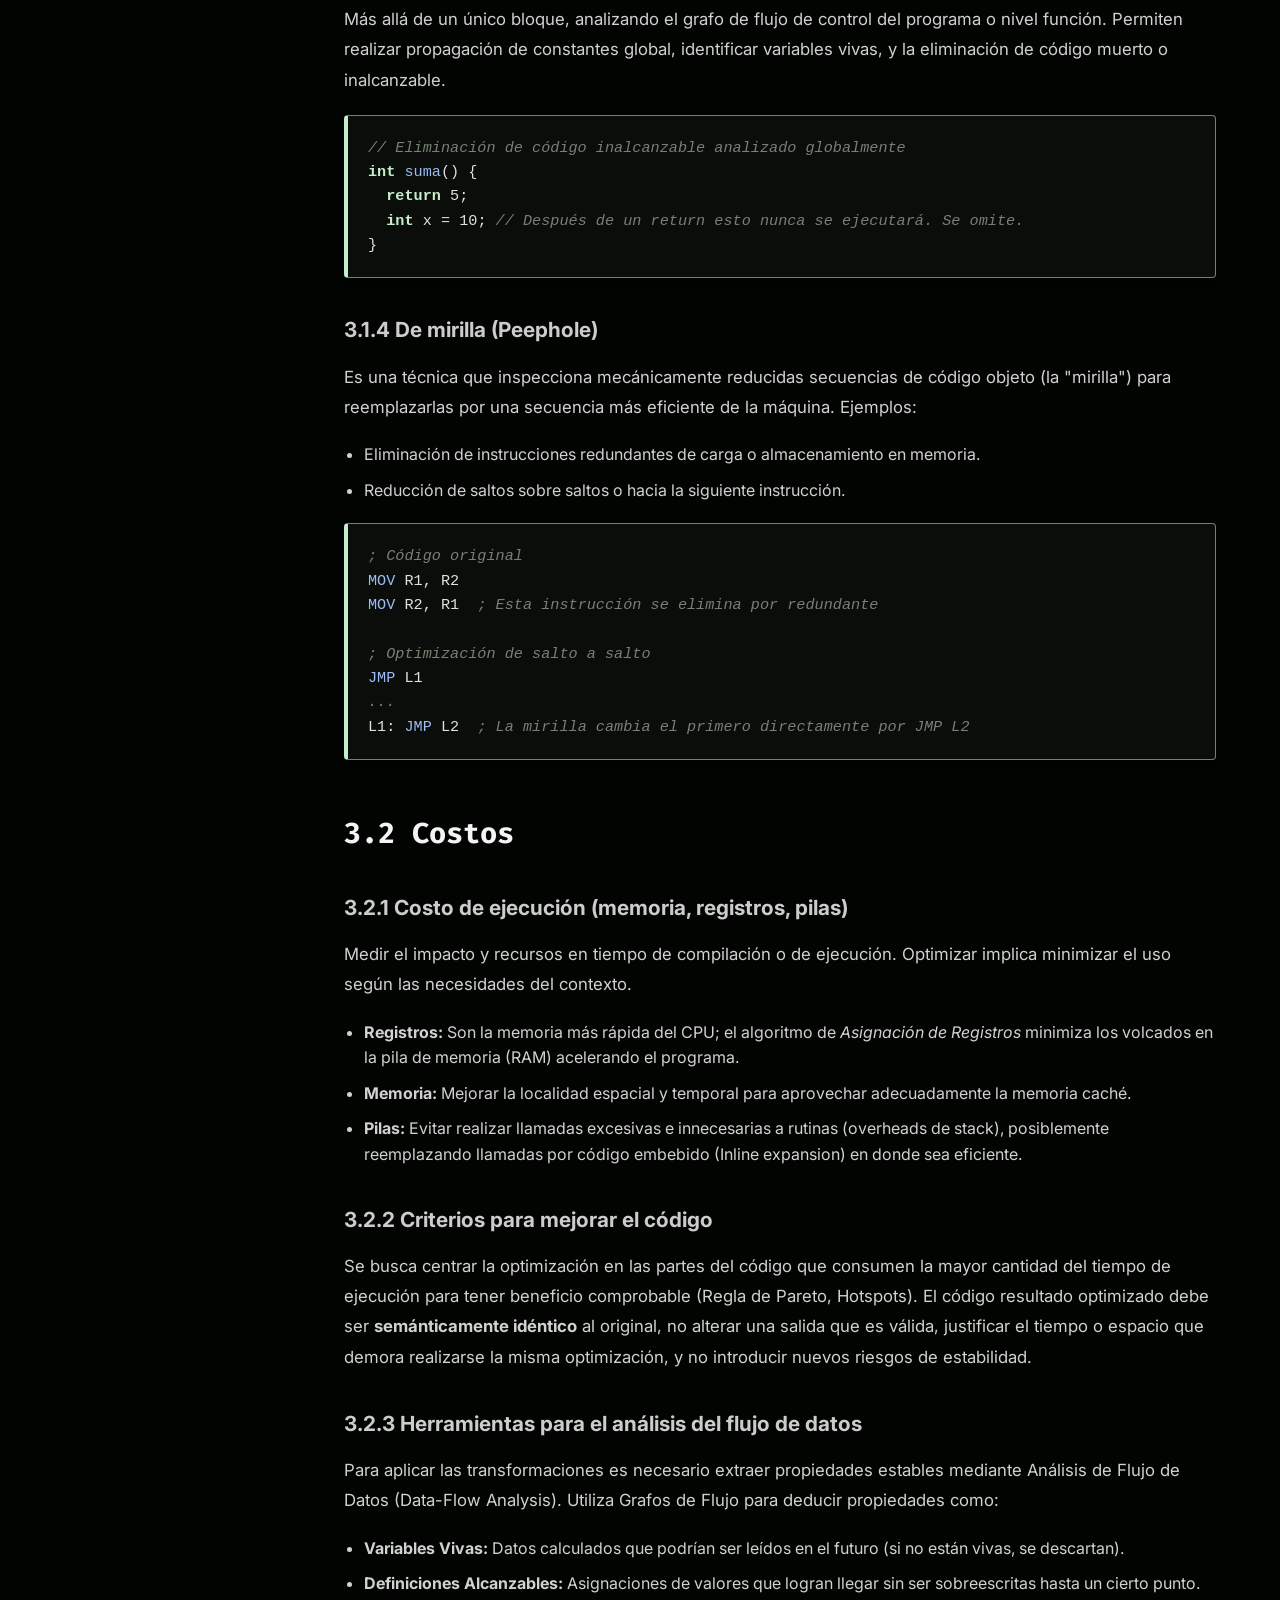
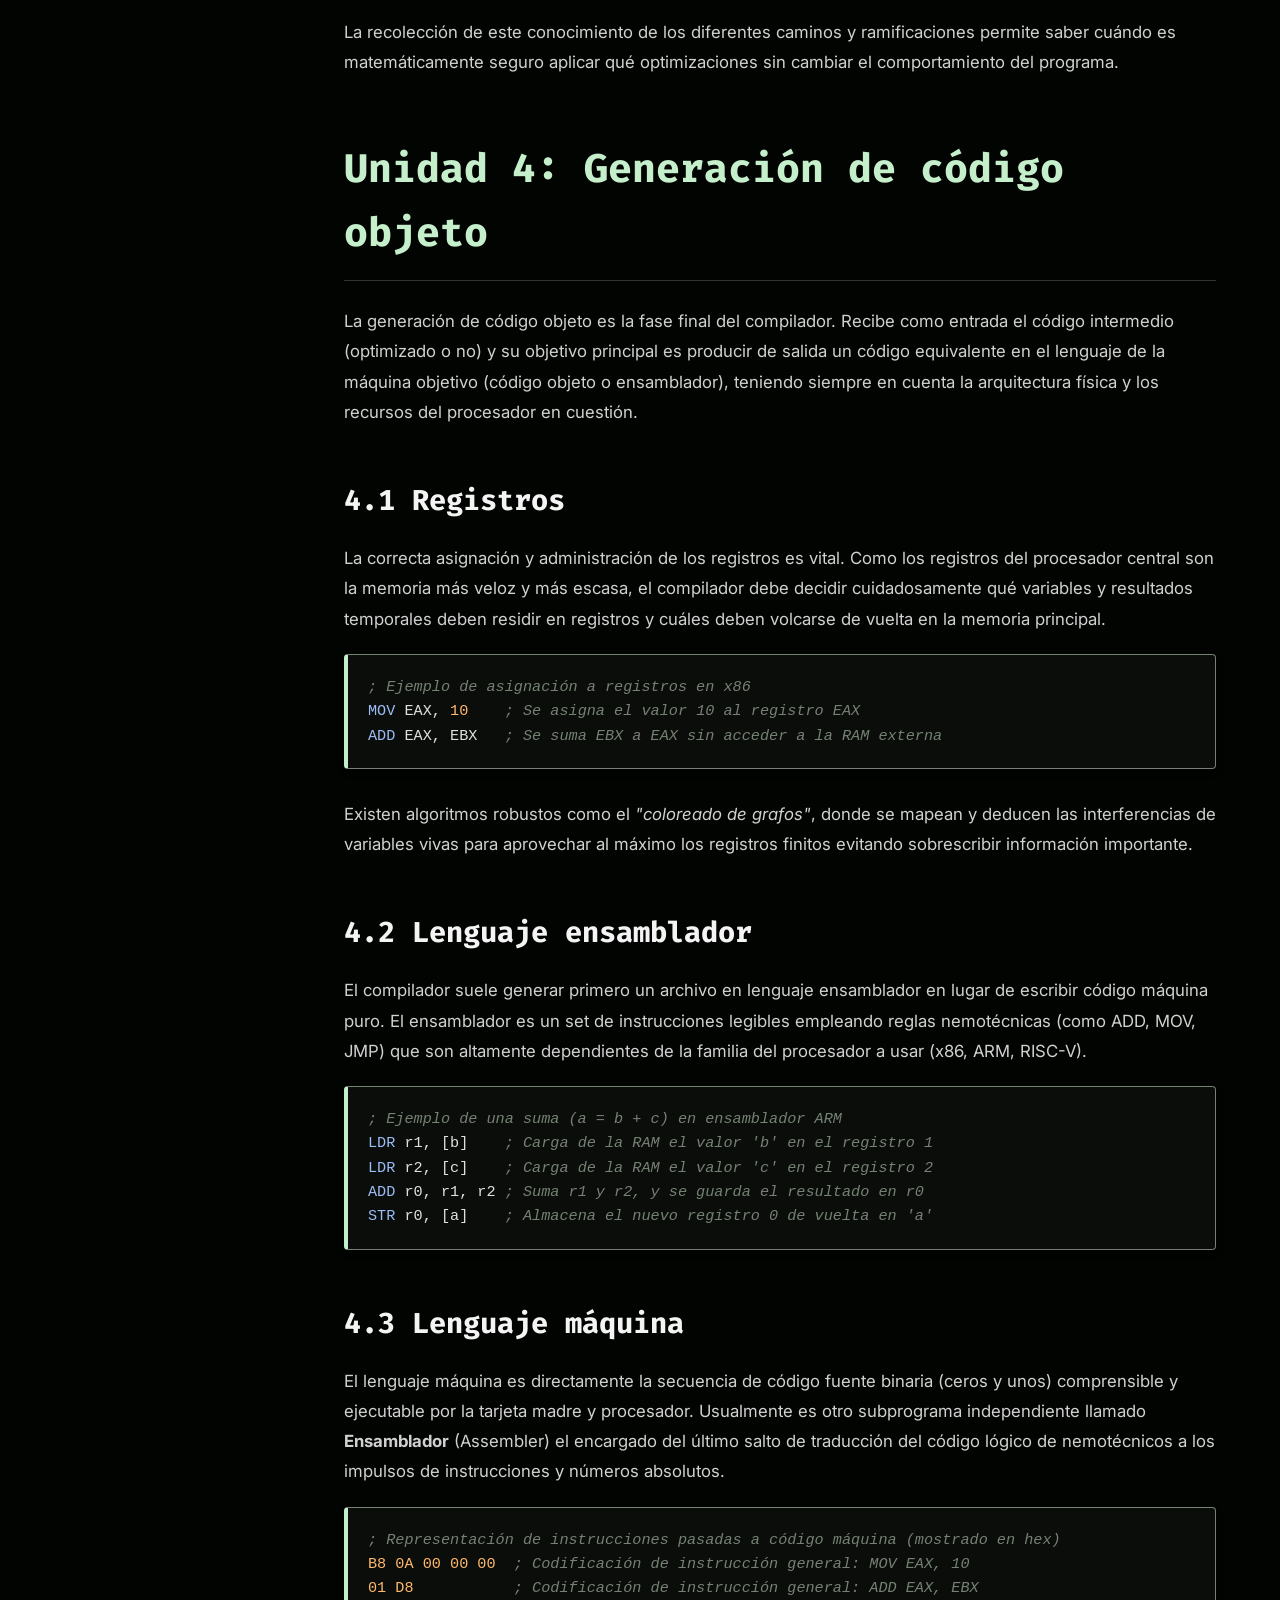
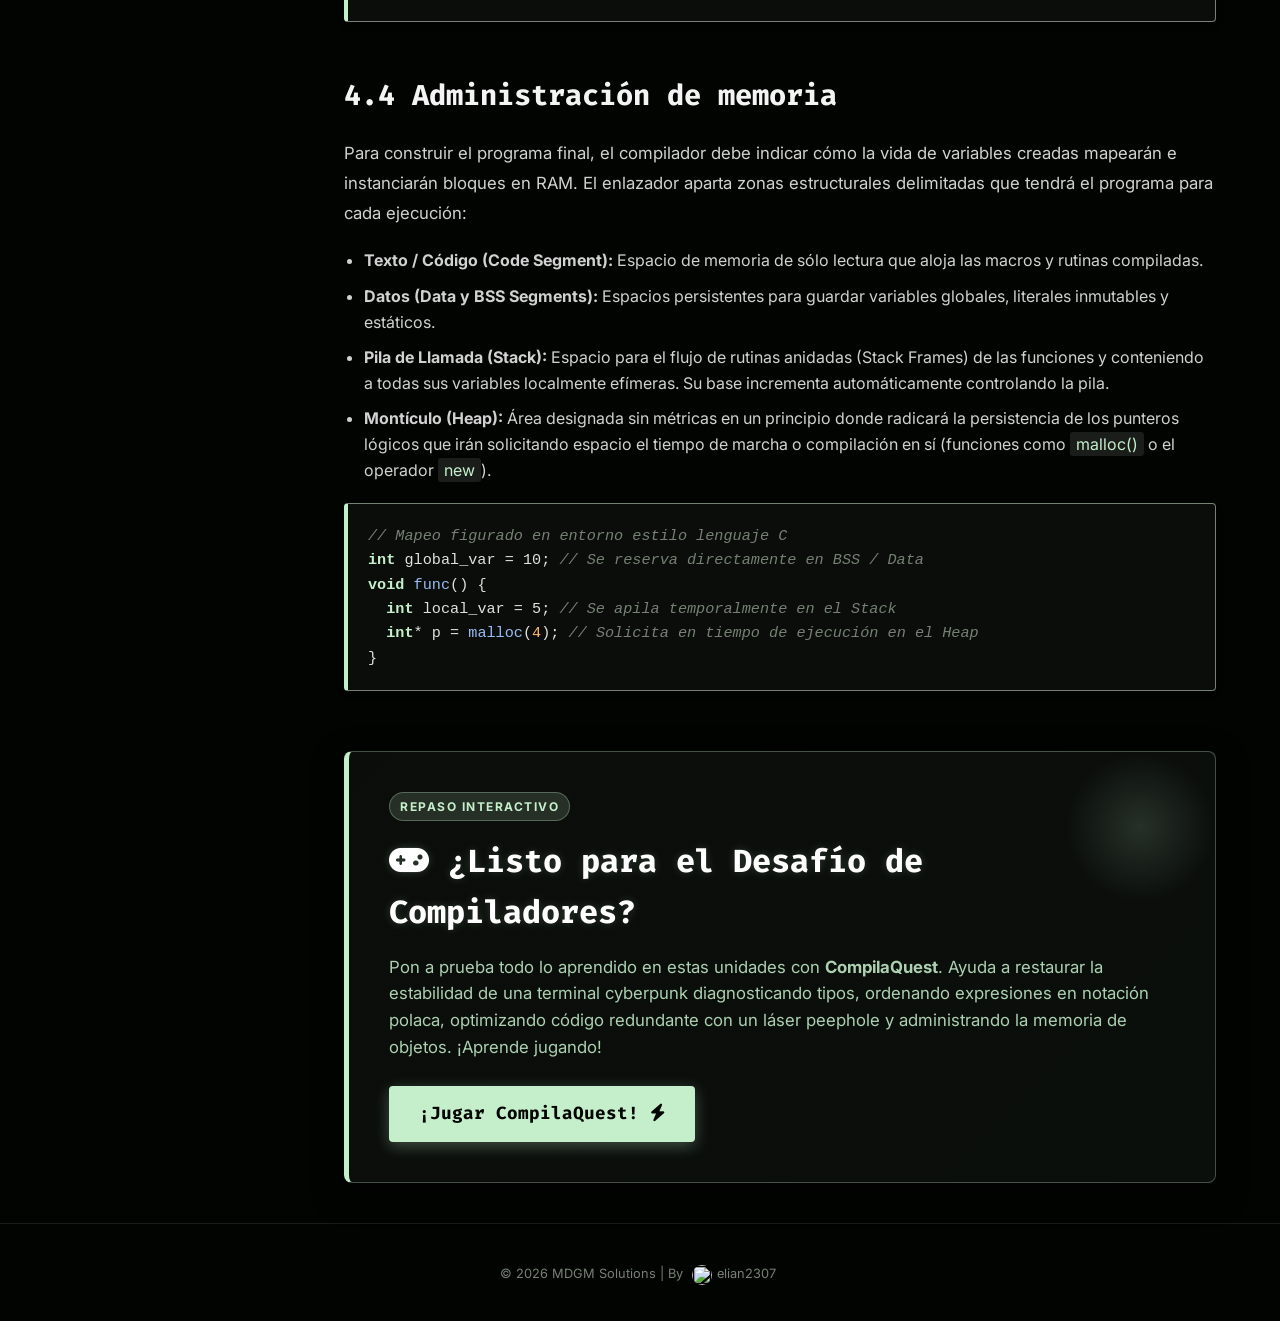
==== commit 3efd5a70: "feat: implement CompilaQuest game interface with CRT aesthetic and core gameplay structure" ====
--- a/unidades.html
+++ b/unidades.html
@@ -7,6 +7,7 @@
     <title>Unidades | Lenguajes y Autómatas</title>
     <link href="https://fonts.googleapis.com/css2?family=Fira+Code:wght@400;600&family=Inter:wght@300;700&display=swap"
         rel="stylesheet">
+    <link rel="stylesheet" href="https://cdnjs.cloudflare.com/ajax/libs/font-awesome/6.4.0/css/all.min.css">
     <link rel="stylesheet" href="css/styles.css">
 </head>
 
@@ -25,63 +26,68 @@
             <button class="mobile-menu-btn" id="mobileMenuBtn">Ver Índice Temático</button>
             <div class="sidebar-content" id="sidebarContent">
                 <h3>Unidad 1: Análisis Semántico</h3>
-            <ul>
-                <li><a href="#u1-1">1.1 Árboles de expresiones</a></li>
-                <li><a href="#u1-2">1.2 Acciones semánticas</a></li>
-                <li><a href="#u1-3">1.3 Comprobaciones de tipos</a></li>
-                <li><a href="#u1-4">1.4 Pila semántica</a></li>
-                <li><a href="#u1-5">1.5 Esquema de traducción</a></li>
-                <li><a href="#u1-6">1.6 Tabla de símbolos y direcciones</a></li>
-                <li><a href="#u1-7">1.7 Errores semánticos</a></li>
-            </ul>
-            <h3>Unidad 2: Generación de Código Intermedio</h3>
-            <ul>
-                <li><a href="#u2-1">2.1 Notaciones</a>
-                    <ul class="sub-menu">
-                        <li><a href="#u2-1-1">Prefija, Infija y Postfija</a></li>
-                    </ul>
-                </li>
-                <li><a href="#u2-2">2.2 Representaciones de Código</a>
-                    <ul class="sub-menu">
-                        <li><a href="#u2-2-1">Notación Polaca</a></li>
-                        <li><a href="#u2-2-2">Código P</a></li>
-                        <li><a href="#u2-2-3">Triplos</a></li>
-                        <li><a href="#u2-2-4">Cuádruplos</a></li>
-                    </ul>
-                </li>
-                <li><a href="#u2-3">2.3 Esquemas de generación</a>
-                    <ul class="sub-menu">
-                        <li><a href="#u2-3-1">Variables y Expresiones</a></li>
-                        <li><a href="#u2-3-2">Asignación y Control</a></li>
-                        <li><a href="#u2-3-3">Funciones y Estructuras</a></li>
-                    </ul>
-                </li>
-            </ul>
-            <h3>Unidad 3: Optimización</h3>
-            <ul>
-                <li><a href="#u3-1">3.1 Tipos de optimización</a>
-                    <ul class="sub-menu">
-                        <li><a href="#u3-1-1">Locales</a></li>
-                        <li><a href="#u3-1-2">Ciclos</a></li>
-                        <li><a href="#u3-1-3">Globales</a></li>
-                        <li><a href="#u3-1-4">De mirilla</a></li>
-                    </ul>
-                </li>
-                <li><a href="#u3-2">3.2 Costos</a>
-                    <ul class="sub-menu">
-                        <li><a href="#u3-2-1">Costo de ejecución</a></li>
-                        <li><a href="#u3-2-2">Criterios para mejorar el código</a></li>
-                        <li><a href="#u3-2-3">Herramientas para el análisis</a></li>
-                    </ul>
-                </li>
-            </ul>
-            <h3>Unidad 4: Generación de código objeto</h3>
-            <ul>
-                <li><a href="#u4-1">4.1 Registros</a></li>
-                <li><a href="#u4-2">4.2 Lenguaje ensamblador</a></li>
-                <li><a href="#u4-3">4.3 Lenguaje máquina</a></li>
-                <li><a href="#u4-4">4.4 Administración de memoria</a></li>
-            </ul>
+                <ul>
+                    <li><a href="#u1-1">1.1 Árboles de expresiones</a></li>
+                    <li><a href="#u1-2">1.2 Acciones semánticas</a></li>
+                    <li><a href="#u1-3">1.3 Comprobaciones de tipos</a></li>
+                    <li><a href="#u1-4">1.4 Pila semántica</a></li>
+                    <li><a href="#u1-5">1.5 Esquema de traducción</a></li>
+                    <li><a href="#u1-6">1.6 Tabla de símbolos y direcciones</a></li>
+                    <li><a href="#u1-7">1.7 Errores semánticos</a></li>
+                </ul>
+                <h3>Unidad 2: Generación de Código Intermedio</h3>
+                <ul>
+                    <li><a href="#u2-1">2.1 Notaciones</a>
+                        <ul class="sub-menu">
+                            <li><a href="#u2-1-1">Prefija, Infija y Postfija</a></li>
+                        </ul>
+                    </li>
+                    <li><a href="#u2-2">2.2 Representaciones de Código</a>
+                        <ul class="sub-menu">
+                            <li><a href="#u2-2-1">Notación Polaca</a></li>
+                            <li><a href="#u2-2-2">Código P</a></li>
+                            <li><a href="#u2-2-3">Triplos</a></li>
+                            <li><a href="#u2-2-4">Cuádruplos</a></li>
+                        </ul>
+                    </li>
+                    <li><a href="#u2-3">2.3 Esquemas de generación</a>
+                        <ul class="sub-menu">
+                            <li><a href="#u2-3-1">Variables y Expresiones</a></li>
+                            <li><a href="#u2-3-2">Asignación y Control</a></li>
+                            <li><a href="#u2-3-3">Funciones y Estructuras</a></li>
+                        </ul>
+                    </li>
+                </ul>
+                <h3>Unidad 3: Optimización</h3>
+                <ul>
+                    <li><a href="#u3-1">3.1 Tipos de optimización</a>
+                        <ul class="sub-menu">
+                            <li><a href="#u3-1-1">Locales</a></li>
+                            <li><a href="#u3-1-2">Ciclos</a></li>
+                            <li><a href="#u3-1-3">Globales</a></li>
+                            <li><a href="#u3-1-4">De mirilla</a></li>
+                        </ul>
+                    </li>
+                    <li><a href="#u3-2">3.2 Costos</a>
+                        <ul class="sub-menu">
+                            <li><a href="#u3-2-1">Costo de ejecución</a></li>
+                            <li><a href="#u3-2-2">Criterios para mejorar el código</a></li>
+                            <li><a href="#u3-2-3">Herramientas para el análisis</a></li>
+                        </ul>
+                    </li>
+                </ul>
+                <h3>Unidad 4: Generación de código objeto</h3>
+                <ul>
+                    <li><a href="#u4-1">4.1 Registros</a></li>
+                    <li><a href="#u4-2">4.2 Lenguaje ensamblador</a></li>
+                    <li><a href="#u4-3">4.3 Lenguaje máquina</a></li>
+                    <li><a href="#u4-4">4.4 Administración de memoria</a></li>
+                </ul>
+                <h3>Actividad Práctica</h3>
+                <ul>
+                    <li><a href="juego.html" class="sidebar-game-btn"><i class="fa-solid fa-gamepad"></i> Jugar
+                            CompilaQuest</a></li>
+                </ul>
             </div>
         </aside>
 
@@ -240,7 +246,8 @@
                 <p>Los <strong>cuádruplos</strong>, como su nombre lo indica, se componen de cuatro campos principales:
                     <span class="code">(Operador, Operando1, Operando2, Resultado)</span>. A diferencia de los triplos,
                     en el caso de los cuádruplos el resultado siempre se almacena de manera explícita en una
-                    <em>variable temporal real e independiente</em> (por ejemplo, <code>t1, t2</code>).</p>
+                    <em>variable temporal real e independiente</em> (por ejemplo, <code>t1, t2</code>).
+                </p>
                 <div class="code-block">
                     <pre><span class="comment">// Misma expresión de ejemplo: x = y * z + y * z</span>
 <span class="comment">// Formato Cuádruplo:</span>
@@ -452,7 +459,8 @@
                 <p>El lenguaje máquina es directamente la secuencia de código fuente binaria (ceros y unos) comprensible
                     y ejecutable por la tarjeta madre y procesador. Usualmente es otro subprograma independiente llamado
                     <strong>Ensamblador</strong> (Assembler) el encargado del último salto de traducción del código
-                    lógico de nemotécnicos a los impulsos de instrucciones y números absolutos.</p>
+                    lógico de nemotécnicos a los impulsos de instrucciones y números absolutos.
+                </p>
                 <div class="code-block">
                     <pre><span class="comment">; Representación de instrucciones pasadas a código máquina (mostrado en hex)</span>
 <span class="number">B8 0A 00 00 00</span>  <span class="comment">; Codificación de instrucción general: MOV EAX, 10</span>
@@ -485,14 +493,30 @@
 }</pre>
                 </div>
             </section>
+
+            <!-- Bloque CTA para el Juego -->
+            <section class="game-cta-block">
+                <div class="game-cta-content">
+                    <span class="game-badge">REPASO INTERACTIVO</span>
+                    <h2><i class="fa-solid fa-gamepad"></i> ¿Listo para el Desafío de Compiladores?</h2>
+                    <p>Pon a prueba todo lo aprendido en estas unidades con <strong>CompilaQuest</strong>. Ayuda a
+                        restaurar la estabilidad de una terminal cyberpunk diagnosticando tipos, ordenando expresiones
+                        en notación polaca, optimizando código redundante con un láser peephole y administrando la
+                        memoria de objetos. ¡Aprende jugando!</p>
+                    <div class="game-cta-actions">
+                        <a href="juego.html" class="btn-game-play">¡Jugar CompilaQuest! <i
+                                class="fa-solid fa-bolt"></i></a>
+                    </div>
+                </div>
+            </section>
         </main>
     </div>
 
     <footer>
-        <p>&copy; 2026 Portal Informativo de Ingeniería de Sistemas | By <a href="https://github.com/elian2307"
-                target="_blank"><img src="https://github.com/elian2307.png" alt="">elian2307</a></p>
+        <p>&copy; 2026 MDGM Solutions | By <a href="https://github.com/elian2307" target="_blank"><img
+                    src="https://github.com/elian2307.png" alt="">elian2307</a></p>
     </footer>
-    <button id="backToTopBtn" class="back-to-top" title="Volver arriba">&uarr;</button>
+    <button id="backToTopBtn" class="back-to-top" title="Volver arriba"><i class="fa-solid fa-arrow-up"></i></button>
     <script src="js/script.js"></script>
 
 </body>
--- a/css/styles.css
+++ b/css/styles.css
@@ -485,4 +485,126 @@
   .sidebar-content.expanded {
     display: block;
   }
+}
+
+/* --- Estilos para la Actividad Práctica y Juego --- */
+.sidebar-game-btn {
+  color: var(--tea-green) !important;
+  font-weight: bold;
+  border: 1px dashed var(--tea-green);
+  padding: 10px 15px;
+  border-radius: 4px;
+  text-align: center;
+  margin-top: 15px;
+  display: block;
+  background: rgba(197, 239, 203, 0.05);
+  transition: all 0.3s ease;
+  box-shadow: 0 0 10px rgba(197, 239, 203, 0.1);
+}
+
+.sidebar-game-btn:hover {
+  background: rgba(197, 239, 203, 0.2);
+  color: #fff !important;
+  transform: translateY(-2px);
+  box-shadow: 0 0 15px rgba(197, 239, 203, 0.3);
+}
+
+.game-cta-block {
+  margin-top: 50px;
+  background: linear-gradient(135deg, rgba(117, 129, 115, 0.08) 0%, rgba(197, 239, 203, 0.05) 100%);
+  border: 1px solid rgba(197, 239, 203, 0.3);
+  border-left: 5px solid var(--tea-green);
+  border-radius: 8px;
+  padding: 40px;
+  box-shadow: 0 10px 30px rgba(0, 0, 0, 0.5);
+  position: relative;
+  overflow: hidden;
+}
+
+.game-cta-block::before {
+  content: '';
+  position: absolute;
+  top: 0;
+  right: 0;
+  width: 150px;
+  height: 150px;
+  background: radial-gradient(circle, rgba(197, 239, 203, 0.15) 0%, transparent 70%);
+  pointer-events: none;
+}
+
+.game-cta-content {
+  position: relative;
+  z-index: 2;
+}
+
+.game-badge {
+  display: inline-block;
+  background-color: rgba(197, 239, 203, 0.15);
+  color: var(--tea-green);
+  padding: 4px 10px;
+  border-radius: 50px;
+  font-size: 0.75rem;
+  font-weight: 700;
+  letter-spacing: 1.5px;
+  text-transform: uppercase;
+  margin-bottom: 15px;
+  border: 1px solid rgba(197, 239, 203, 0.3);
+}
+
+.game-cta-block h2 {
+  font-size: 2rem;
+  margin-bottom: 15px;
+  color: #fff;
+  font-family: "Fira Code", monospace;
+  text-shadow: 0 0 10px rgba(197, 239, 203, 0.2);
+}
+
+.game-cta-block p {
+  color: #c5efcbdd;
+  font-size: 1.05rem;
+  margin-bottom: 25px;
+  max-width: 800px;
+}
+
+.btn-game-play {
+  display: inline-block;
+  background: var(--tea-green);
+  color: var(--black-deep);
+  padding: 14px 30px;
+  border-radius: 4px;
+  text-decoration: none;
+  font-weight: 700;
+  font-family: "Fira Code", monospace;
+  font-size: 1.1rem;
+  box-shadow: 0 4px 15px rgba(197, 239, 203, 0.3);
+  transition: all 0.3s ease;
+  border: none;
+  cursor: pointer;
+}
+
+.btn-game-play:hover {
+  background: #fff;
+  transform: translateY(-3px) scale(1.02);
+  box-shadow: 0 8px 25px rgba(255, 255, 255, 0.4);
+}
+
+/* Responsividad para el CTA del juego */
+@media (max-width: 768px) {
+  .game-cta-block {
+    padding: 25px 20px;
+    margin-top: 30px;
+  }
+  .game-cta-block h2 {
+    font-size: 1.4rem;
+  }
+  .game-cta-block p {
+    font-size: 0.95rem;
+    margin-bottom: 20px;
+  }
+  .btn-game-play {
+    padding: 10px 20px;
+    font-size: 0.95rem;
+    width: 100%;
+    text-align: center;
+  }
 }
